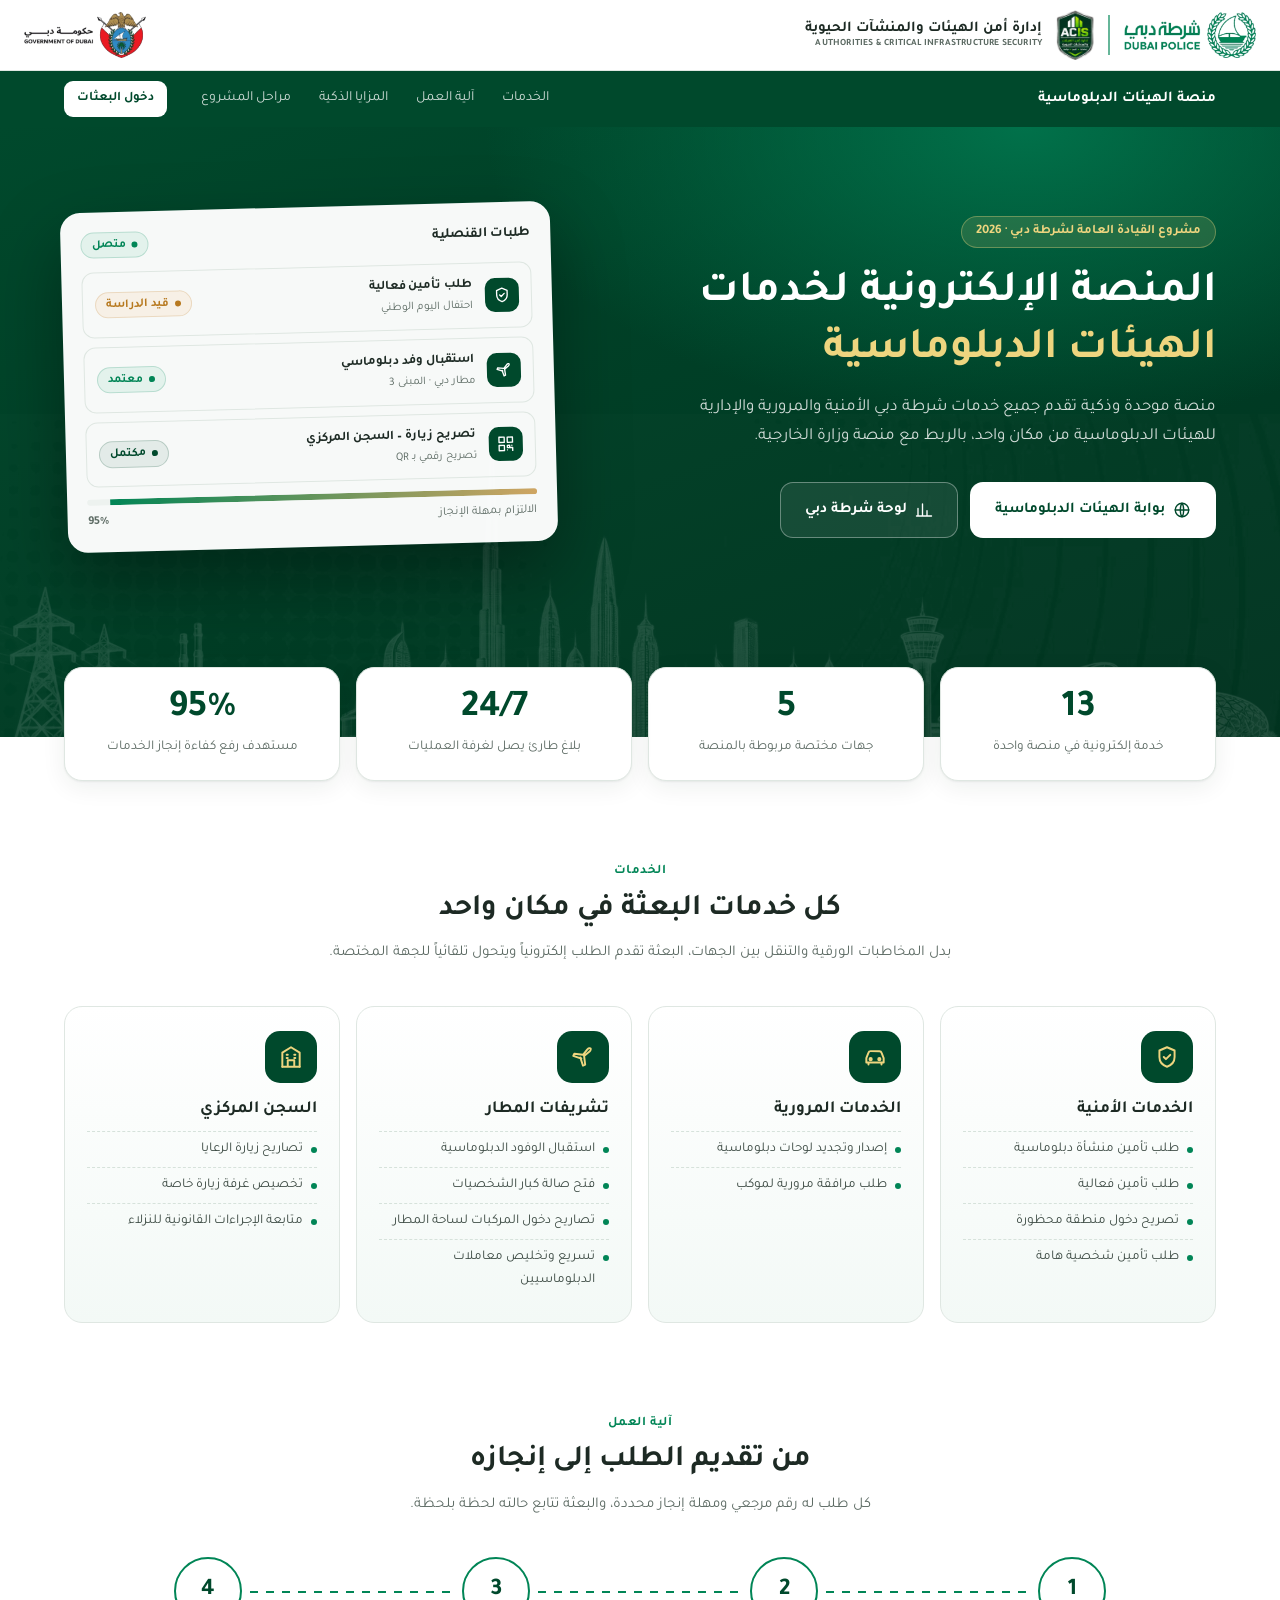
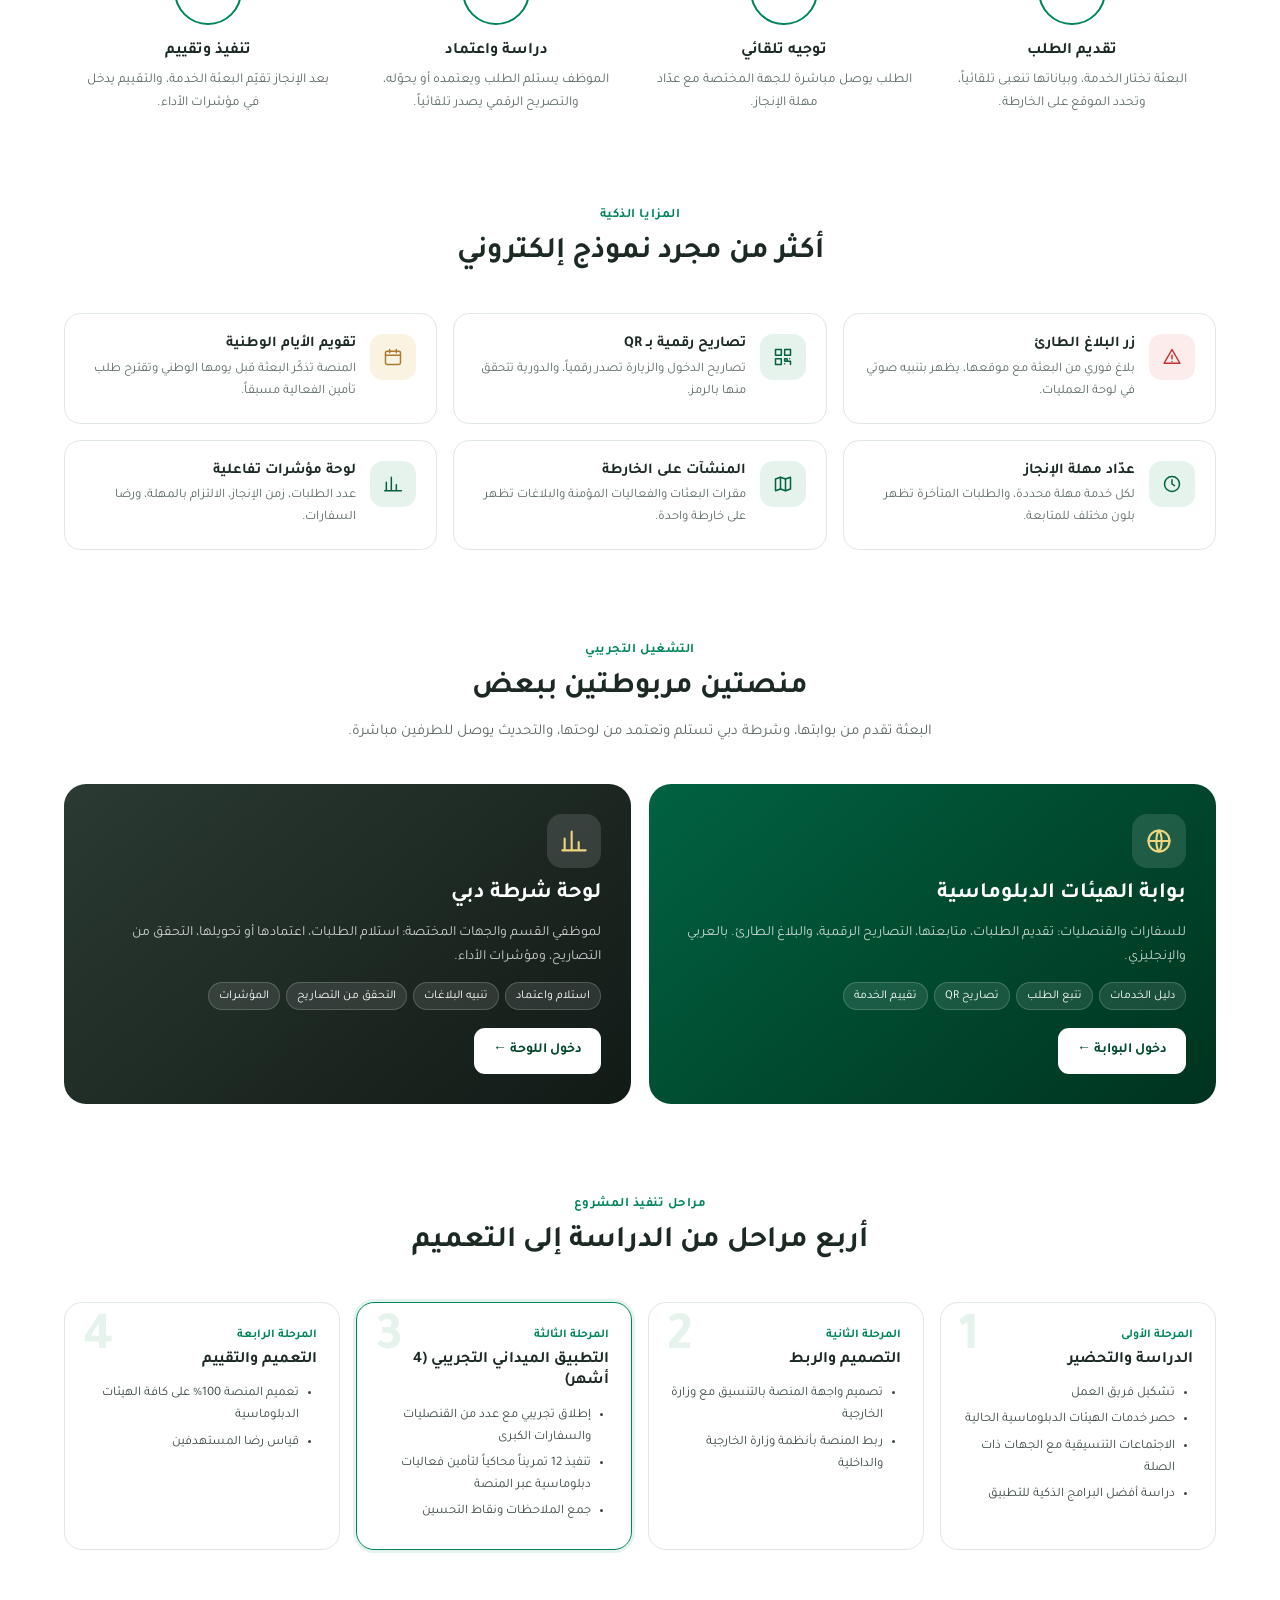
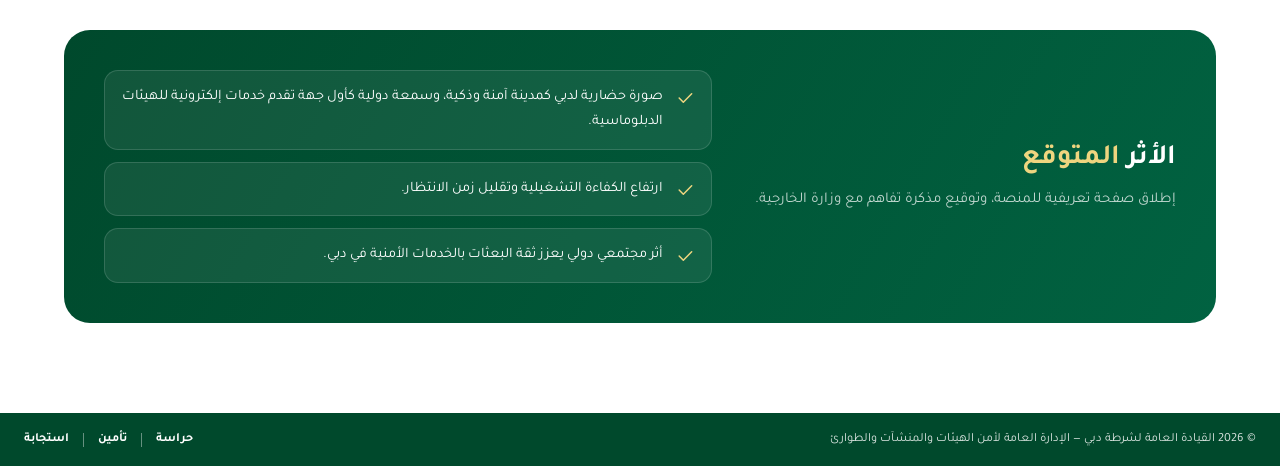
==== index.html @ 0a2b6f28 "Initial pilot: landing page, embassy portal, police dashboard (Firebase) Co-Authored-By: Claude Opus" ====
<!doctype html>
<html lang="ar" dir="rtl">
<head>
<meta charset="utf-8">
<meta name="viewport" content="width=device-width, initial-scale=1">
<title>المنصة الإلكترونية لخدمات الهيئات الدبلوماسية | شرطة دبي</title>
<meta name="description" content="منصة موحدة وذكية لتقديم خدمات شرطة دبي الأمنية والمرورية والإدارية للهيئات الدبلوماسية.">
<link rel="icon" href="assets/img/favicon.png">
<link rel="preconnect" href="https://fonts.googleapis.com">
<link href="https://fonts.googleapis.com/css2?family=Tajawal:wght@400;700&display=swap" rel="stylesheet">
<link rel="stylesheet" href="assets/css/style.css">
<style>
  body { background: #fff; }
  .wrap { max-width: 1200px; margin: 0 auto; padding: 0 24px; }
  .topnav { background: var(--g800); color: #fff; position: sticky; top: 0; z-index: 40; }
  .topnav .wrap { display: flex; align-items: center; gap: 22px; height: 56px; }
  .topnav b { font-size: 15px; }
  .topnav nav { display: flex; gap: 4px; margin-inline-start: auto; }
  .topnav nav a { color: rgba(255,255,255,.8); text-decoration: none; padding: 6px 12px; border-radius: 9px; font-size: 14px; }
  .topnav nav a:hover { background: rgba(255,255,255,.1); color: #fff; }

  .hero { position: relative; background: radial-gradient(900px 500px at 80% 0%, #01714a 0%, transparent 60%), linear-gradient(160deg, var(--g800), var(--g900)); color: #fff; overflow: hidden; }
  .hero .sky { position: absolute; inset-inline: 0; bottom: 0; width: 100%; opacity: .32; pointer-events: none; }
  .hero .wrap { position: relative; padding-block: 80px 190px; display: grid; grid-template-columns: 1.25fr 1fr; gap: 50px; align-items: center; }
  .eyebrow { display: inline-flex; gap: 8px; align-items: center; background: rgba(238,213,127,.14); color: var(--gold-l); border: 1px solid rgba(238,213,127,.35); padding: 4px 14px; border-radius: 99px; font-size: 13px; font-weight: 700; }
  .hero h1 { font-size: 44px; line-height: 1.3; margin: 18px 0 14px; }
  .hero h1 span { color: var(--gold-l); }
  .hero p.lead { font-size: 17px; color: rgba(255,255,255,.82); margin: 0 0 30px; max-width: 560px; }
  .cta { display: flex; gap: 12px; flex-wrap: wrap; }
  .cta .btn { padding: 14px 24px; font-size: 15px; border-radius: 13px; }
  .btn-w { background: #fff; color: var(--g800); }
  .btn-w:hover { background: var(--g50); }
  .btn-ghost { background: rgba(255,255,255,.08); color: #fff; border-color: rgba(255,255,255,.35); }
  .btn-ghost:hover { background: rgba(255,255,255,.16); }

  /* بطاقة توضيحية في البطل */
  .mock { background: rgba(255,255,255,.97); color: var(--ink); border-radius: 20px; box-shadow: 0 30px 70px rgba(0,0,0,.35); padding: 20px; transform: rotate(-1.5deg); }
  .mock .mh { display: flex; justify-content: space-between; align-items: center; margin-bottom: 14px; }
  .mock .mh b { font-size: 14px; }
  .mock .row { display: flex; align-items: center; gap: 12px; padding: 11px 12px; border: 1px solid var(--line); border-radius: 12px; margin-bottom: 9px; font-size: 13px; }
  .mock .row .i { width: 34px; height: 34px; border-radius: 10px; background: var(--g800); color: #fff; display: grid; place-items: center; flex: none; }
  .mock .row .i .ic { width: 18px; height: 18px; }
  .mock .row div { flex: 1; }
  .mock .row small { display: block; color: var(--muted); font-size: 11.5px; }
  .mock .bar { height: 6px; border-radius: 9px; background: #edf2ef; margin-top: 12px; overflow: hidden; }
  .mock .bar i { display: block; height: 100%; width: 95%; background: linear-gradient(90deg, var(--g600), var(--gold)); }
  .mock .foot2 { display: flex; justify-content: space-between; font-size: 12px; color: var(--muted); margin-top: 6px; }

  .facts { margin-top: -70px; position: relative; z-index: 2; }
  .facts .grid { display: grid; grid-template-columns: repeat(4, 1fr); gap: 16px; }
  .fact { background: #fff; border: 1px solid var(--line); border-radius: 18px; box-shadow: var(--shadow); padding: 22px; text-align: center; }
  .fact .v { font-family: var(--num); font-size: 38px; font-weight: 700; color: var(--g800); line-height: 1.1; }
  .fact .l { color: var(--muted); font-size: 13.5px; margin-top: 4px; }

  section.blk { padding: 80px 0 10px; }
  .blk-h { text-align: center; max-width: 680px; margin: 0 auto 40px; }
  .blk-h .k { color: var(--g600); font-weight: 700; font-size: 13px; letter-spacing: .04em; }
  .blk-h h2 { font-size: 30px; margin: 6px 0 10px; }
  .blk-h p { color: var(--muted); margin: 0; }

  .svc-cats { display: grid; grid-template-columns: repeat(4, 1fr); gap: 16px; }
  .sc { border: 1px solid var(--line); border-radius: 18px; padding: 24px 22px; background: linear-gradient(180deg, #fff, var(--g50)); }
  .sc .i { width: 52px; height: 52px; border-radius: 15px; background: var(--g800); color: var(--gold-l); display: grid; place-items: center; margin-bottom: 16px; }
  .sc .i .ic { width: 26px; height: 26px; }
  .sc h3 { font-size: 17px; margin-bottom: 10px; }
  .sc ul { margin: 0; padding: 0; list-style: none; font-size: 13.5px; color: #3c4a43; }
  .sc li { padding: 6px 0; border-top: 1px dashed #d6e2db; display: flex; gap: 8px; }
  .sc li::before { content: ""; width: 6px; height: 6px; border-radius: 50%; background: var(--g600); margin-top: 9px; flex: none; }

  .how { display: grid; grid-template-columns: repeat(4, 1fr); gap: 0; position: relative; }
  .how::before { content: ""; position: absolute; top: 34px; inset-inline: 12%; height: 2px; background: repeating-linear-gradient(90deg, var(--g600) 0 8px, transparent 8px 16px); }
  .hs { text-align: center; padding: 0 14px; position: relative; }
  .hs .n { width: 68px; height: 68px; border-radius: 50%; background: #fff; border: 2px solid var(--g600); display: grid; place-items: center; margin: 0 auto 16px; font-family: var(--num); font-weight: 700; font-size: 24px; color: var(--g800); box-shadow: 0 0 0 8px #fff; }
  .hs h4 { font-size: 16px; margin-bottom: 6px; }
  .hs p { margin: 0; color: var(--muted); font-size: 13.5px; }

  .feat { display: grid; grid-template-columns: repeat(3, 1fr); gap: 16px; }
  .ft { display: flex; gap: 14px; padding: 20px; border-radius: 16px; border: 1px solid var(--line); }
  .ft .i { width: 46px; height: 46px; border-radius: 13px; background: var(--g100); color: var(--g700); display: grid; place-items: center; flex: none; }
  .ft h4 { font-size: 15px; margin-bottom: 4px; }
  .ft p { margin: 0; font-size: 13px; color: var(--muted); }
  .ft.red .i { background: var(--red-l); color: var(--red); }
  .ft.gold .i { background: #fbf3e2; color: #a87b2f; }

  .portals { display: grid; grid-template-columns: 1fr 1fr; gap: 18px; }
  .portal { border-radius: 22px; padding: 30px; color: #fff; position: relative; overflow: hidden; display: flex; flex-direction: column; gap: 12px; min-height: 260px; }
  .portal.a { background: linear-gradient(140deg, var(--g700), var(--g900)); }
  .portal.b { background: linear-gradient(140deg, #2b3a33, #121a16); }
  .portal .i { width: 54px; height: 54px; border-radius: 15px; background: rgba(255,255,255,.12); display: grid; place-items: center; }
  .portal .i .ic { width: 28px; height: 28px; color: var(--gold-l); }
  .portal h3 { font-size: 22px; }
  .portal p { margin: 0; color: rgba(255,255,255,.78); font-size: 14px; flex: 1; }
  .portal ul { margin: 0; padding: 0; list-style: none; display: flex; flex-wrap: wrap; gap: 6px; }
  .portal li { font-size: 12px; background: rgba(255,255,255,.1); border: 1px solid rgba(255,255,255,.18); padding: 3px 10px; border-radius: 99px; }
  .portal .btn { align-self: flex-start; margin-top: 6px; }

  .phases { display: grid; grid-template-columns: repeat(4, 1fr); gap: 16px; counter-reset: ph; }
  .ph { border-radius: 18px; border: 1px solid var(--line); padding: 22px; position: relative; background: #fff; }
  .ph::before { counter-increment: ph; content: counter(ph); position: absolute; inset-inline-end: 18px; top: 10px; font-family: var(--num); font-size: 54px; font-weight: 700; color: var(--g100); line-height: 1; }
  .ph .k { font-size: 12px; color: var(--g600); font-weight: 700; }
  .ph h4 { font-size: 16px; margin: 4px 0 12px; position: relative; }
  .ph ul { margin: 0; padding-inline-start: 18px; font-size: 13px; color: #3c4a43; }
  .ph li { margin-bottom: 4px; }
  .ph.cur { border-color: var(--g600); box-shadow: 0 0 0 3px rgba(1,133,86,.1); }

  .impact { margin: 80px 0 0; background: linear-gradient(120deg, var(--g800), var(--g700)); border-radius: 26px; color: #fff; padding: 40px; display: grid; grid-template-columns: 1fr 1.4fr; gap: 30px; align-items: center; position: relative; overflow: hidden; }
  .impact h2 { font-size: 28px; }
  .impact h2 span { color: var(--gold-l); }
  .impact ul { list-style: none; margin: 0; padding: 0; display: grid; gap: 12px; }
  .impact li { display: flex; gap: 12px; align-items: flex-start; background: rgba(255,255,255,.07); border: 1px solid rgba(255,255,255,.14); padding: 14px 16px; border-radius: 14px; font-size: 14.5px; }
  .impact li .ic { color: var(--gold-l); margin-top: 3px; }
  .spacer { height: 80px; }

  @media (max-width: 960px) {
    .hero .wrap { grid-template-columns: 1fr; padding-block: 50px 130px; }
    .hero h1 { font-size: 30px; }
    .mock { display: none; }
    .facts .grid, .svc-cats, .phases { grid-template-columns: repeat(2, 1fr); }
    .how { grid-template-columns: repeat(2, 1fr); row-gap: 30px; }
    .how::before { display: none; }
    .feat, .portals, .impact { grid-template-columns: 1fr; }
    .topnav nav { display: none; }
    .blk-h h2 { font-size: 24px; }
    .impact { padding: 26px; }
  }
  @media (max-width: 520px) {
    .wrap { padding: 0 16px; }
    .facts .grid, .svc-cats, .phases { grid-template-columns: 1fr; }
  }
</style>
</head>
<body>

<header class="brandbar">
  <div class="in">
    <div class="brand-right">
      <img class="dp" src="assets/img/logo-dubai-police.png" alt="شرطة دبي">
      <span class="sep"></span>
      <img class="acis" src="assets/img/logo-acis.png" alt="ACIS">
      <div class="dept"><b>إدارة أمن الهيئات والمنشآت الحيوية</b><small>AUTHORITIES &amp; CRITICAL INFRASTRUCTURE SECURITY</small></div>
    </div>
    <div class="brand-left"><img src="assets/img/logo-gov-dubai.png" alt="حكومة دبي"></div>
  </div>
</header>

<div class="topnav">
  <div class="wrap">
    <b>منصة الهيئات الدبلوماسية</b>
    <nav>
      <a href="#services">الخدمات</a><a href="#how">آلية العمل</a><a href="#features">المزايا الذكية</a><a href="#phases">مراحل المشروع</a>
    </nav>
    <a class="btn btn-sm" style="background:#fff;color:var(--g800)" href="embassy.html">دخول البعثات</a>
  </div>
</div>

<section class="hero">
  <img class="sky" src="assets/img/skyline-white.png" alt="">
  <div class="wrap">
    <div>
      <span class="eyebrow">مشروع القيادة العامة لشرطة دبي · 2026</span>
      <h1>المنصة الإلكترونية لخدمات <span>الهيئات الدبلوماسية</span></h1>
      <p class="lead">منصة موحدة وذكية تقدم جميع خدمات شرطة دبي الأمنية والمرورية والإدارية للهيئات الدبلوماسية من مكان واحد، بالربط مع منصة وزارة الخارجية.</p>
      <div class="cta">
        <a class="btn btn-w" href="embassy.html"><svg class="ic" viewBox="0 0 24 24"><circle cx="12" cy="12" r="9"/><path d="M3 12h18M12 3c3 3.5 3 14.5 0 18M12 3c-3 3.5-3 14.5 0 18"/></svg>بوابة الهيئات الدبلوماسية</a>
        <a class="btn btn-ghost" href="police.html"><svg class="ic" viewBox="0 0 24 24"><path d="M4 20V10M10 20V4M16 20v-7M22 20H2"/></svg>لوحة شرطة دبي</a>
      </div>
    </div>
    <div class="mock" aria-hidden="true">
      <div class="mh"><b>طلبات القنصلية</b><span class="badge" style="--c:#018556">متصل</span></div>
      <div class="row"><span class="i"><svg class="ic" viewBox="0 0 24 24"><path d="M12 3l7 3v6c0 4.5-3 7.6-7 9-4-1.4-7-4.5-7-9V6l7-3z"/><path d="M9 12l2 2 4-4"/></svg></span><div><b>طلب تأمين فعالية</b><small>احتفال اليوم الوطني</small></div><span class="badge" style="--c:#b7791f">قيد الدراسة</span></div>
      <div class="row"><span class="i"><svg class="ic" viewBox="0 0 24 24"><path d="M10.5 13.5L3 11l1-2 8 1 4-5c1-1 2.5-1.5 3-1s0 2-1 3l-5 4 1 8-2 1-2.5-7.5z"/></svg></span><div><b>استقبال وفد دبلوماسي</b><small>مطار دبي · المبنى 3</small></div><span class="badge" style="--c:#018556">معتمد</span></div>
      <div class="row"><span class="i"><svg class="ic" viewBox="0 0 24 24"><rect x="3" y="3" width="7" height="7"/><rect x="14" y="3" width="7" height="7"/><rect x="3" y="14" width="7" height="7"/><path d="M14 14h3v3h-3zM20 14v.01M14 20h.01M17 17h4v4"/></svg></span><div><b>تصريح زيارة – السجن المركزي</b><small>تصريح رقمي بـ QR</small></div><span class="badge" style="--c:#00492c">مكتمل</span></div>
      <div class="bar"><i></i></div>
      <div class="foot2"><span>الالتزام بمهلة الإنجاز</span><b class="num">95%</b></div>
    </div>
  </div>
</section>

<div class="facts"><div class="wrap"><div class="grid">
  <div class="fact"><div class="v">13</div><div class="l">خدمة إلكترونية في منصة واحدة</div></div>
  <div class="fact"><div class="v">5</div><div class="l">جهات مختصة مربوطة بالمنصة</div></div>
  <div class="fact"><div class="v">24/7</div><div class="l">بلاغ طارئ يصل لغرفة العمليات</div></div>
  <div class="fact"><div class="v">95%</div><div class="l">مستهدف رفع كفاءة إنجاز الخدمات</div></div>
</div></div></div>

<section class="blk" id="services"><div class="wrap">
  <div class="blk-h"><div class="k">الخدمات</div><h2>كل خدمات البعثة في مكان واحد</h2><p>بدل المخاطبات الورقية والتنقل بين الجهات، البعثة تقدم الطلب إلكترونياً ويتحول تلقائياً للجهة المختصة.</p></div>
  <div class="svc-cats">
    <div class="sc"><div class="i"><svg class="ic" viewBox="0 0 24 24"><path d="M12 3l7 3v6c0 4.5-3 7.6-7 9-4-1.4-7-4.5-7-9V6l7-3z"/><path d="M9 12l2 2 4-4"/></svg></div><h3>الخدمات الأمنية</h3>
      <ul><li>طلب تأمين منشأة دبلوماسية</li><li>طلب تأمين فعالية</li><li>تصريح دخول منطقة محظورة</li><li>طلب تأمين شخصية هامة</li></ul></div>
    <div class="sc"><div class="i"><svg class="ic" viewBox="0 0 24 24"><path d="M5 17h14M6 17v2M18 17v2M4 13l2-5a2 2 0 0 1 1.9-1.4h8.2A2 2 0 0 1 18 8l2 5v4H4v-4z"/><circle cx="8" cy="14" r="1"/><circle cx="16" cy="14" r="1"/></svg></div><h3>الخدمات المرورية</h3>
      <ul><li>إصدار وتجديد لوحات دبلوماسية</li><li>طلب مرافقة مرورية لموكب</li></ul></div>
    <div class="sc"><div class="i"><svg class="ic" viewBox="0 0 24 24"><path d="M10.5 13.5L3 11l1-2 8 1 4-5c1-1 2.5-1.5 3-1s0 2-1 3l-5 4 1 8-2 1-2.5-7.5z"/></svg></div><h3>تشريفات المطار</h3>
      <ul><li>استقبال الوفود الدبلوماسية</li><li>فتح صالة كبار الشخصيات</li><li>تصاريح دخول المركبات لساحة المطار</li><li>تسريع وتخليص معاملات الدبلوماسيين</li></ul></div>
    <div class="sc"><div class="i"><svg class="ic" viewBox="0 0 24 24"><path d="M4 21V8l8-5 8 5v13"/><path d="M9 21v-6h6v6M4 21h16M8 10h1M15 10h1M8 13h1M15 13h1"/></svg></div><h3>السجن المركزي</h3>
      <ul><li>تصاريح زيارة الرعايا</li><li>تخصيص غرفة زيارة خاصة</li><li>متابعة الإجراءات القانونية للنزلاء</li></ul></div>
  </div>
</div></section>

<section class="blk" id="how"><div class="wrap">
  <div class="blk-h"><div class="k">آلية العمل</div><h2>من تقديم الطلب إلى إنجازه</h2><p>كل طلب له رقم مرجعي ومهلة إنجاز محددة، والبعثة تتابع حالته لحظة بلحظة.</p></div>
  <div class="how">
    <div class="hs"><div class="n">1</div><h4>تقديم الطلب</h4><p>البعثة تختار الخدمة، وبياناتها تنعبى تلقائياً، وتحدد الموقع على الخارطة.</p></div>
    <div class="hs"><div class="n">2</div><h4>توجيه تلقائي</h4><p>الطلب يوصل مباشرة للجهة المختصة مع عدّاد مهلة الإنجاز.</p></div>
    <div class="hs"><div class="n">3</div><h4>دراسة واعتماد</h4><p>الموظف يستلم الطلب ويعتمده أو يحوّله، والتصريح الرقمي يصدر تلقائياً.</p></div>
    <div class="hs"><div class="n">4</div><h4>تنفيذ وتقييم</h4><p>بعد الإنجاز تقيّم البعثة الخدمة، والتقييم يدخل في مؤشرات الأداء.</p></div>
  </div>
</div></section>

<section class="blk" id="features"><div class="wrap">
  <div class="blk-h"><div class="k">المزايا الذكية</div><h2>أكثر من مجرد نموذج إلكتروني</h2></div>
  <div class="feat">
    <div class="ft red"><div class="i"><svg class="ic" viewBox="0 0 24 24"><path d="M12 3l9.5 16.5h-19L12 3z"/><path d="M12 10v4M12 17.5v.01"/></svg></div><div><h4>زر البلاغ الطارئ</h4><p>بلاغ فوري من البعثة مع موقعها، يظهر بتنبيه صوتي في لوحة العمليات.</p></div></div>
    <div class="ft"><div class="i"><svg class="ic" viewBox="0 0 24 24"><rect x="3" y="3" width="7" height="7"/><rect x="14" y="3" width="7" height="7"/><rect x="3" y="14" width="7" height="7"/><path d="M14 14h3v3h-3zM20 14v.01M14 20h.01M17 17h4v4"/></svg></div><div><h4>تصاريح رقمية بـ QR</h4><p>تصاريح الدخول والزيارة تصدر رقمياً، والدورية تتحقق منها بالرمز.</p></div></div>
    <div class="ft gold"><div class="i"><svg class="ic" viewBox="0 0 24 24"><rect x="3" y="5" width="18" height="16" rx="2"/><path d="M3 10h18M8 3v4M16 3v4"/></svg></div><div><h4>تقويم الأيام الوطنية</h4><p>المنصة تذكّر البعثة قبل يومها الوطني وتقترح طلب تأمين الفعالية مسبقاً.</p></div></div>
    <div class="ft"><div class="i"><svg class="ic" viewBox="0 0 24 24"><circle cx="12" cy="12" r="9"/><path d="M12 7v5l3 2"/></svg></div><div><h4>عدّاد مهلة الإنجاز</h4><p>لكل خدمة مهلة محددة، والطلبات المتأخرة تظهر بلون مختلف للمتابعة.</p></div></div>
    <div class="ft"><div class="i"><svg class="ic" viewBox="0 0 24 24"><path d="M9 4L3 6v14l6-2 6 2 6-2V4l-6 2-6-2z"/><path d="M9 4v14M15 6v14"/></svg></div><div><h4>المنشآت على الخارطة</h4><p>مقرات البعثات والفعاليات المؤمنة والبلاغات تظهر على خارطة واحدة.</p></div></div>
    <div class="ft"><div class="i"><svg class="ic" viewBox="0 0 24 24"><path d="M4 20V10M10 20V4M16 20v-7M22 20H2"/></svg></div><div><h4>لوحة مؤشرات تفاعلية</h4><p>عدد الطلبات، زمن الإنجاز، الالتزام بالمهلة، ورضا السفارات.</p></div></div>
  </div>
</div></section>

<section class="blk" id="portals"><div class="wrap">
  <div class="blk-h"><div class="k">التشغيل التجريبي</div><h2>منصتين مربوطتين ببعض</h2><p>البعثة تقدم من بوابتها، وشرطة دبي تستلم وتعتمد من لوحتها، والتحديث يوصل للطرفين مباشرة.</p></div>
  <div class="portals">
    <div class="portal a"><div class="i"><svg class="ic" viewBox="0 0 24 24"><circle cx="12" cy="12" r="9"/><path d="M3 12h18M12 3c3 3.5 3 14.5 0 18M12 3c-3 3.5-3 14.5 0 18"/></svg></div>
      <h3>بوابة الهيئات الدبلوماسية</h3><p>للسفارات والقنصليات: تقديم الطلبات، متابعتها، التصاريح الرقمية، والبلاغ الطارئ. بالعربي والإنجليزي.</p>
      <ul><li>دليل الخدمات</li><li>تتبع الطلب</li><li>تصاريح QR</li><li>تقييم الخدمة</li></ul>
      <a class="btn btn-w" href="embassy.html">دخول البوابة ←</a></div>
    <div class="portal b"><div class="i"><svg class="ic" viewBox="0 0 24 24"><path d="M4 20V10M10 20V4M16 20v-7M22 20H2"/></svg></div>
      <h3>لوحة شرطة دبي</h3><p>لموظفي القسم والجهات المختصة: استلام الطلبات، اعتمادها أو تحويلها، التحقق من التصاريح، ومؤشرات الأداء.</p>
      <ul><li>استلام واعتماد</li><li>تنبيه البلاغات</li><li>التحقق من التصاريح</li><li>المؤشرات</li></ul>
      <a class="btn btn-w" href="police.html">دخول اللوحة ←</a></div>
  </div>
</div></section>

<section class="blk" id="phases"><div class="wrap">
  <div class="blk-h"><div class="k">مراحل تنفيذ المشروع</div><h2>أربع مراحل من الدراسة إلى التعميم</h2></div>
  <div class="phases">
    <div class="ph"><div class="k">المرحلة الأولى</div><h4>الدراسة والتحضير</h4><ul><li>تشكيل فريق العمل</li><li>حصر خدمات الهيئات الدبلوماسية الحالية</li><li>الاجتماعات التنسيقية مع الجهات ذات الصلة</li><li>دراسة أفضل البرامج الذكية للتطبيق</li></ul></div>
    <div class="ph"><div class="k">المرحلة الثانية</div><h4>التصميم والربط</h4><ul><li>تصميم واجهة المنصة بالتنسيق مع وزارة الخارجية</li><li>ربط المنصة بأنظمة وزارة الخارجية والداخلية</li></ul></div>
    <div class="ph cur"><div class="k">المرحلة الثالثة</div><h4>التطبيق الميداني التجريبي (4 أشهر)</h4><ul><li>إطلاق تجريبي مع عدد من القنصليات والسفارات الكبرى</li><li>تنفيذ 12 تمريناً محاكياً لتأمين فعاليات دبلوماسية عبر المنصة</li><li>جمع الملاحظات ونقاط التحسين</li></ul></div>
    <div class="ph"><div class="k">المرحلة الرابعة</div><h4>التعميم والتقييم</h4><ul><li>تعميم المنصة 100% على كافة الهيئات الدبلوماسية</li><li>قياس رضا المستهدفين</li></ul></div>
  </div>

  <div class="impact">
    <div><h2>الأثر <span>المتوقع</span></h2><p style="color:rgba(255,255,255,.75);margin:8px 0 0">إطلاق صفحة تعريفية للمنصة، وتوقيع مذكرة تفاهم مع وزارة الخارجية.</p></div>
    <ul>
      <li><svg class="ic" viewBox="0 0 24 24"><path d="M5 12l5 5L20 7"/></svg>صورة حضارية لدبي كمدينة آمنة وذكية، وسمعة دولية كأول جهة تقدم خدمات إلكترونية للهيئات الدبلوماسية.</li>
      <li><svg class="ic" viewBox="0 0 24 24"><path d="M5 12l5 5L20 7"/></svg>ارتفاع الكفاءة التشغيلية وتقليل زمن الانتظار.</li>
      <li><svg class="ic" viewBox="0 0 24 24"><path d="M5 12l5 5L20 7"/></svg>أثر مجتمعي دولي يعزز ثقة البعثات بالخدمات الأمنية في دبي.</li>
    </ul>
  </div>
  <div class="spacer"></div>
</div></section>

<footer class="foot">
  <div class="in">
    <div>© 2026 القيادة العامة لشرطة دبي — الإدارة العامة لأمن الهيئات والمنشآت والطوارئ</div>
    <div class="motto">حراسة <i></i> تأمين <i></i> استجابة</div>
  </div>
</footer>
</body>
</html>
---- assets/css/style.css ----
/* ============================================================
   الهوية المؤسسية — شرطة دبي
   الخطوط: 29LT Bukra Bold للعناوين / 29LT Bukra Regular للتفاصيل / Dubai للأرقام
   ============================================================ */
@font-face { font-family: "Bukra"; font-weight: 400; src: local("29LT Bukra Regular"), local("29LT Bukra"), local("29LTBukra-Regular"), local("29LTBukra"); }
@font-face { font-family: "Bukra"; font-weight: 700; src: local("29LT Bukra Bold"), local("29LTBukra-Bold"); }
@font-face { font-family: "DubaiF"; font-weight: 400; src: local("Dubai"), local("Dubai Regular"), local("Dubai-Regular"); }
@font-face { font-family: "DubaiF"; font-weight: 700; src: local("Dubai Bold"), local("Dubai-Bold"), local("Dubai"); }

:root {
  --g900: #00331f;
  --g800: #00492c;
  --g700: #016241;
  --g600: #018556;
  --g100: #e6f3ec;
  --g50:  #f3f9f6;
  --gold: #cfa562;
  --gold-l: #eed57f;
  --ink: #1d2a24;
  --muted: #5d6b64;
  --line: #dfe7e2;
  --bg: #f5f7f6;
  --card: #ffffff;
  --red: #c53030;
  --red-l: #fdecec;
  --shadow: 0 1px 2px rgba(0,40,24,.06), 0 6px 24px rgba(0,40,24,.07);
  --r: 14px;
  --font: "Bukra", "Tajawal", "Segoe UI", Tahoma, sans-serif;
  --num: "DubaiF", "Bukra", "Tajawal", sans-serif;
}
* { box-sizing: border-box; }
[hidden] { display: none !important; }
html, body { margin: 0; }
body { font-family: var(--font); color: var(--ink); background: var(--bg); line-height: 1.7; font-size: 15px; -webkit-font-smoothing: antialiased; }
h1, h2, h3, h4, b, strong, .bold { font-weight: 700; }
h1, h2, h3, h4 { margin: 0; line-height: 1.35; }
a { color: var(--g600); }
button, input, select, textarea { font-family: inherit; font-size: inherit; color: inherit; }
.ic { width: 20px; height: 20px; fill: none; stroke: currentColor; stroke-width: 1.8; stroke-linecap: round; stroke-linejoin: round; flex: none; }
.num { font-family: var(--num); }

/* ---------- الترويسة المؤسسية (ثابتة دائماً من اليمين لليسار) ---------- */
.brandbar { background: #fff; border-bottom: 1px solid var(--line); direction: rtl; }
.brandbar .in { max-width: 1280px; margin: 0 auto; padding: 10px 24px; display: flex; align-items: center; justify-content: space-between; gap: 16px; }
.brand-right { display: flex; align-items: center; gap: 14px; min-width: 0; }
.brand-right .dp { height: 46px; }
.brand-right .sep { width: 1.5px; height: 40px; background: var(--g600); opacity: .6; }
.brand-right .acis { height: 50px; }
.brand-right .dept { line-height: 1.25; }
.brand-right .dept b { display: block; font-size: 15px; color: var(--ink); }
.brand-right .dept small { display: block; font-size: 9.5px; letter-spacing: .02em; color: var(--muted); font-weight: 700; }
.brand-left img { height: 46px; display: block; }

/* ---------- شريط المنصة ---------- */
.appbar { background: linear-gradient(90deg, var(--g800), var(--g700)); color: #fff; position: sticky; top: 0; z-index: 50; box-shadow: 0 2px 10px rgba(0,0,0,.12); }
.appbar .in { max-width: 1280px; margin: 0 auto; padding: 0 24px; height: 58px; display: flex; align-items: center; gap: 18px; }
.appbar .title { font-weight: 700; font-size: 16px; white-space: nowrap; display: flex; align-items: center; gap: 10px; }
.appbar .title .tag { font-size: 11px; background: rgba(255,255,255,.14); border: 1px solid rgba(255,255,255,.25); padding: 1px 10px; border-radius: 99px; font-weight: 400; }
.appbar nav { display: flex; gap: 4px; margin-inline-start: auto; }
.appbar nav button, .appbar .act { background: none; border: 0; color: rgba(255,255,255,.82); padding: 8px 14px; border-radius: 10px; cursor: pointer; display: flex; align-items: center; gap: 8px; white-space: nowrap; }
.appbar nav button:hover, .appbar .act:hover { background: rgba(255,255,255,.1); color: #fff; }
.appbar nav button.on { background: #fff; color: var(--g800); font-weight: 700; }
.appbar .who { font-size: 12.5px; opacity: .9; display: flex; align-items: center; gap: 8px; white-space: nowrap; }

.mode-banner { background: #fff8e6; color: #7a5a12; border-bottom: 1px solid #f1e0b0; font-size: 12.5px; padding: 7px 24px; display: flex; gap: 8px; align-items: center; justify-content: center; text-align: center; }
.mode-banner .ic { width: 16px; height: 16px; }
.mode-banner.live { background: var(--g100); color: var(--g800); border-color: #cfe5d8; }

main { max-width: 1280px; margin: 0 auto; padding: 26px 24px 60px; }

/* ---------- عناصر عامة ---------- */
.card { background: var(--card); border: 1px solid var(--line); border-radius: var(--r); box-shadow: var(--shadow); }
.pad { padding: 20px 22px; }
.sec-h { display: flex; align-items: center; justify-content: space-between; gap: 12px; margin: 30px 0 14px; }
.sec-h h2 { font-size: 18px; display: flex; align-items: center; gap: 10px; }
.sec-h h2::before { content: ""; width: 5px; height: 20px; border-radius: 3px; background: var(--g600); }
.muted { color: var(--muted); }
.btn { display: inline-flex; align-items: center; justify-content: center; gap: 8px; border: 1px solid transparent; border-radius: 11px; padding: 10px 18px; cursor: pointer; font-weight: 700; font-size: 14px; transition: .15s; text-decoration: none; white-space: nowrap; }
.btn .ic { width: 18px; height: 18px; }
.btn-p { background: var(--g600); color: #fff; }
.btn-p:hover { background: var(--g700); }
.btn-o { background: #fff; color: var(--g700); border-color: #bcd6c8; }
.btn-o:hover { background: var(--g50); }
.btn-r { background: var(--red); color: #fff; }
.btn-r:hover { background: #a82727; }
.btn-gold { background: linear-gradient(135deg, var(--gold), #b98d47); color: #fff; }
.btn-sm { padding: 6px 12px; font-size: 13px; border-radius: 9px; }
.btn[disabled] { opacity: .5; pointer-events: none; }
.badge { --c: #666; display: inline-flex; align-items: center; gap: 6px; font-size: 12px; font-weight: 700; padding: 2px 10px; border-radius: 99px; color: var(--c); background: color-mix(in srgb, var(--c) 11%, #fff); border: 1px solid color-mix(in srgb, var(--c) 28%, #fff); white-space: nowrap; }
.badge::before { content: ""; width: 6px; height: 6px; border-radius: 50%; background: var(--c); }
.chip { display: inline-flex; align-items: center; gap: 6px; font-size: 12px; padding: 2px 10px; border-radius: 99px; background: var(--g50); color: var(--g700); border: 1px solid var(--line); white-space: nowrap; }
.chip.red { background: var(--red-l); color: var(--red); border-color: #f5c6c6; }
.empty { text-align: center; padding: 40px 20px; color: var(--muted); }

/* ---------- نماذج ---------- */
.field { display: flex; flex-direction: column; gap: 6px; }
.field label { font-size: 13px; font-weight: 700; color: var(--ink); }
.field label .rq { color: var(--red); }
.inp, .field input, .field select, .field textarea { width: 100%; border: 1px solid #cfdad4; background: #fff; border-radius: 10px; padding: 10px 12px; outline: none; transition: .15s; }
.field textarea { min-height: 86px; resize: vertical; }
.inp:focus, .field input:focus, .field select:focus, .field textarea:focus { border-color: var(--g600); box-shadow: 0 0 0 3px rgba(1,133,86,.13); }
.grid2 { display: grid; grid-template-columns: 1fr 1fr; gap: 14px 16px; }
.grid2 .full { grid-column: 1 / -1; }

/* ---------- نافذة منبثقة / درج ---------- */
.overlay { position: fixed; inset: 0; background: rgba(0,30,18,.45); backdrop-filter: blur(2px); z-index: 100; display: none; }
.overlay.open { display: block; }
.modal { position: fixed; inset: 50% auto auto 50%; transform: translate(-50%, -50%); width: min(760px, calc(100vw - 32px)); max-height: calc(100vh - 40px); overflow: auto; background: #fff; border-radius: 18px; box-shadow: 0 30px 80px rgba(0,0,0,.25); z-index: 101; display: none; }
.modal.open { display: block; }
.modal-h { position: sticky; top: 0; background: #fff; z-index: 2; display: flex; align-items: center; justify-content: space-between; padding: 16px 22px; border-bottom: 1px solid var(--line); }
.modal-h h3 { font-size: 17px; display: flex; gap: 10px; align-items: center; }
.modal-b { padding: 20px 22px; }
.modal-f { position: sticky; bottom: 0; background: #fff; padding: 14px 22px; border-top: 1px solid var(--line); display: flex; gap: 10px; justify-content: flex-end; }
.x-btn { background: var(--g50); border: 0; width: 34px; height: 34px; border-radius: 10px; cursor: pointer; display: grid; place-items: center; }

/* ---------- خط زمني ---------- */
.steps { display: flex; gap: 0; margin: 6px 0 4px; }
.step { flex: 1; text-align: center; position: relative; font-size: 11.5px; color: var(--muted); }
.step .dot { width: 26px; height: 26px; border-radius: 50%; margin: 0 auto 6px; display: grid; place-items: center; background: #fff; border: 2px solid #cfdad4; position: relative; z-index: 1; color: #fff; }
.step .dot .ic { width: 14px; height: 14px; stroke-width: 2.6; }
.step::before { content: ""; position: absolute; top: 13px; inset-inline-start: 50%; width: 100%; height: 2px; background: #dbe4df; }
.step:last-child::before { display: none; }
.step.done .dot { background: var(--g600); border-color: var(--g600); }
.step.done::before { background: var(--g600); }
.step.cur .dot { border-color: var(--g600); box-shadow: 0 0 0 5px rgba(1,133,86,.15); }
.step.cur { color: var(--g800); font-weight: 700; }
.step.rej .dot { background: var(--red); border-color: var(--red); }

.hist { list-style: none; margin: 0; padding: 0; }
.hist li { position: relative; padding: 0 22px 14px 0; border-inline-start: 2px solid var(--line); margin-inline-start: 6px; }
[dir=rtl] .hist li { padding: 0 22px 14px 0; }
[dir=ltr] .hist li { padding: 0 0 14px 22px; }
.hist li::before { content: ""; position: absolute; inset-inline-start: -7px; top: 6px; width: 12px; height: 12px; border-radius: 50%; background: var(--c, var(--g600)); border: 2px solid #fff; box-shadow: 0 0 0 1px var(--line); }
.hist li:last-child { border-color: transparent; }
.hist .t { font-size: 12px; color: var(--muted); }

/* ---------- جداول ---------- */
.tbl { width: 100%; border-collapse: collapse; font-size: 13.5px; }
.tbl th { text-align: start; font-size: 12px; color: var(--muted); font-weight: 700; padding: 10px 12px; background: var(--g50); border-bottom: 1px solid var(--line); white-space: nowrap; }
.tbl td { padding: 11px 12px; border-bottom: 1px solid #edf1ef; vertical-align: middle; }
.tbl tr.row { cursor: pointer; transition: background .12s; }
.tbl tr.row:hover { background: var(--g50); }
.tbl tr.urgent { background: #fff5f5; }
.tbl tr.urgent:hover { background: #ffecec; }
.kv { display: grid; grid-template-columns: 170px 1fr; gap: 8px 14px; font-size: 14px; }
.kv dt { color: var(--muted); font-size: 13px; }
.kv dd { margin: 0; white-space: pre-line; font-weight: 700; }

/* ---------- إشعارات ---------- */
#toasts { position: fixed; bottom: 22px; left: 50%; transform: translateX(-50%); z-index: 300; display: flex; flex-direction: column; gap: 8px; align-items: center; }
.toast { background: var(--g800); color: #fff; padding: 11px 20px; border-radius: 12px; box-shadow: 0 10px 30px rgba(0,0,0,.2); font-size: 14px; transition: .4s; max-width: 90vw; }
.toast.err { background: var(--red); }
.toast.warn { background: #b7791f; }
.toast.out { opacity: 0; transform: translateY(10px); }

/* ---------- تذييل ---------- */
.foot { background: var(--g800); color: rgba(255,255,255,.85); font-size: 12.5px; direction: rtl; }
.foot .in { max-width: 1280px; margin: 0 auto; padding: 16px 24px; display: flex; justify-content: space-between; align-items: center; gap: 16px; flex-wrap: wrap; }
.foot .motto { display: flex; gap: 14px; align-items: center; font-weight: 700; color: #fff; }
.foot .motto i { width: 1px; height: 14px; background: rgba(255,255,255,.4); }

/* ---------- تسجيل الدخول ---------- */
.login-wrap { min-height: calc(100vh - 140px); display: grid; place-items: center; padding: 30px 16px; background:
  radial-gradient(1200px 500px at 85% -10%, rgba(1,133,86,.10), transparent 60%),
  radial-gradient(900px 400px at 0% 110%, rgba(207,165,98,.12), transparent 60%); }
.login { width: min(440px, 100%); padding: 30px 30px 26px; }
.login h1 { font-size: 21px; margin-bottom: 4px; }
.login .sub { color: var(--muted); font-size: 13.5px; margin-bottom: 22px; }
.login .field { margin-bottom: 14px; }
.login .hint { font-size: 12px; color: var(--muted); background: var(--g50); border: 1px dashed #c6dccf; border-radius: 10px; padding: 10px 12px; margin-top: 14px; }

/* ---------- خارطة ---------- */
.mapbox { height: 280px; border-radius: 12px; border: 1px solid var(--line); overflow: hidden; background: #e9efec; }
.mapbox.tall { height: 420px; }
.map-note { font-size: 12px; color: var(--muted); margin-top: 6px; }

@media (max-width: 900px) {
  .brandbar .in { padding: 8px 14px; }
  .brand-right .dept, .brand-right .sep { display: none; }
  .brand-right .dp, .brand-left img { height: 36px; }
  .brand-right .acis { height: 40px; }
  .appbar .in { padding: 0 14px; gap: 8px; height: auto; min-height: 54px; flex-wrap: wrap; padding-block: 8px; }
  .appbar nav { order: 3; width: 100%; overflow-x: auto; margin: 0; }
  .appbar .title .tag { display: none; }
  main { padding: 18px 14px 50px; }
  .grid2 { grid-template-columns: 1fr; }
  .kv { grid-template-columns: 1fr; gap: 2px; }
  .kv dd { margin-bottom: 8px; }
}
@media print {
  .no-print, .appbar, .mode-banner, .foot, #toasts { display: none !important; }
  body { background: #fff; }
}
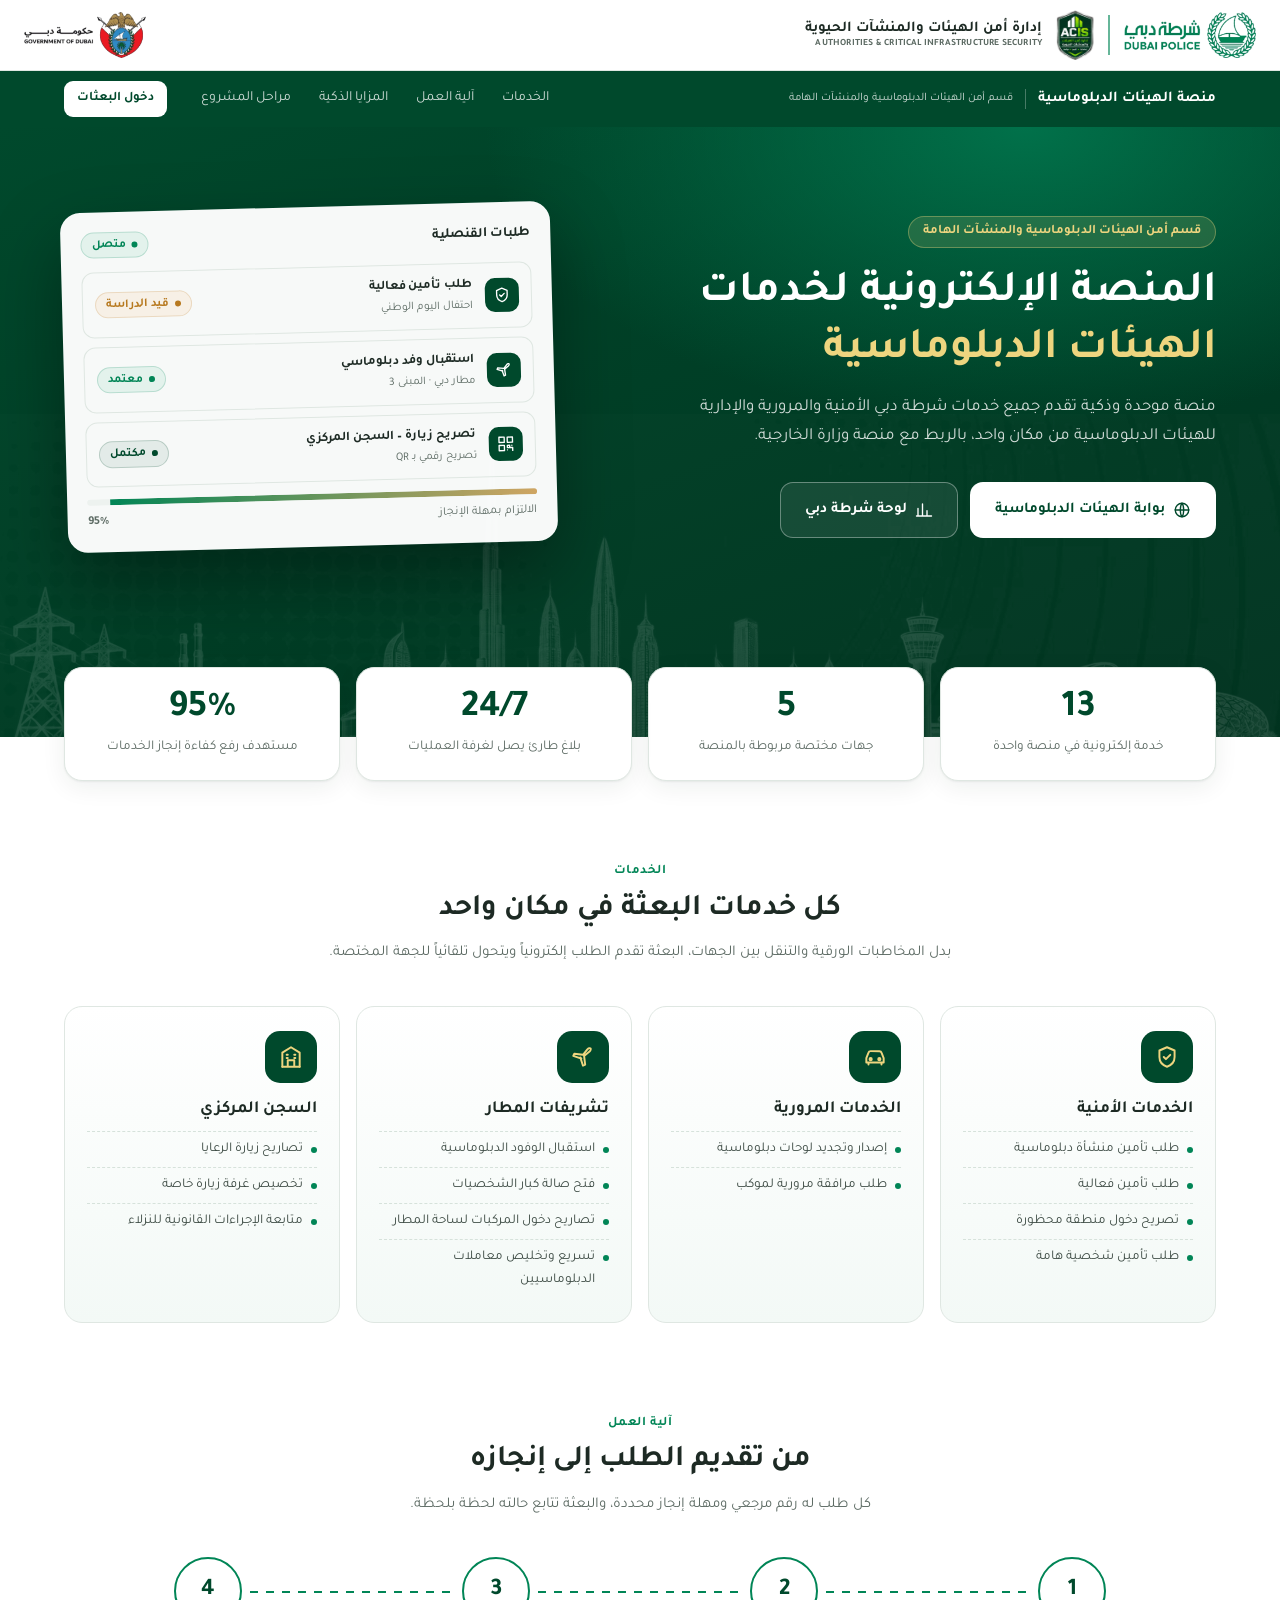
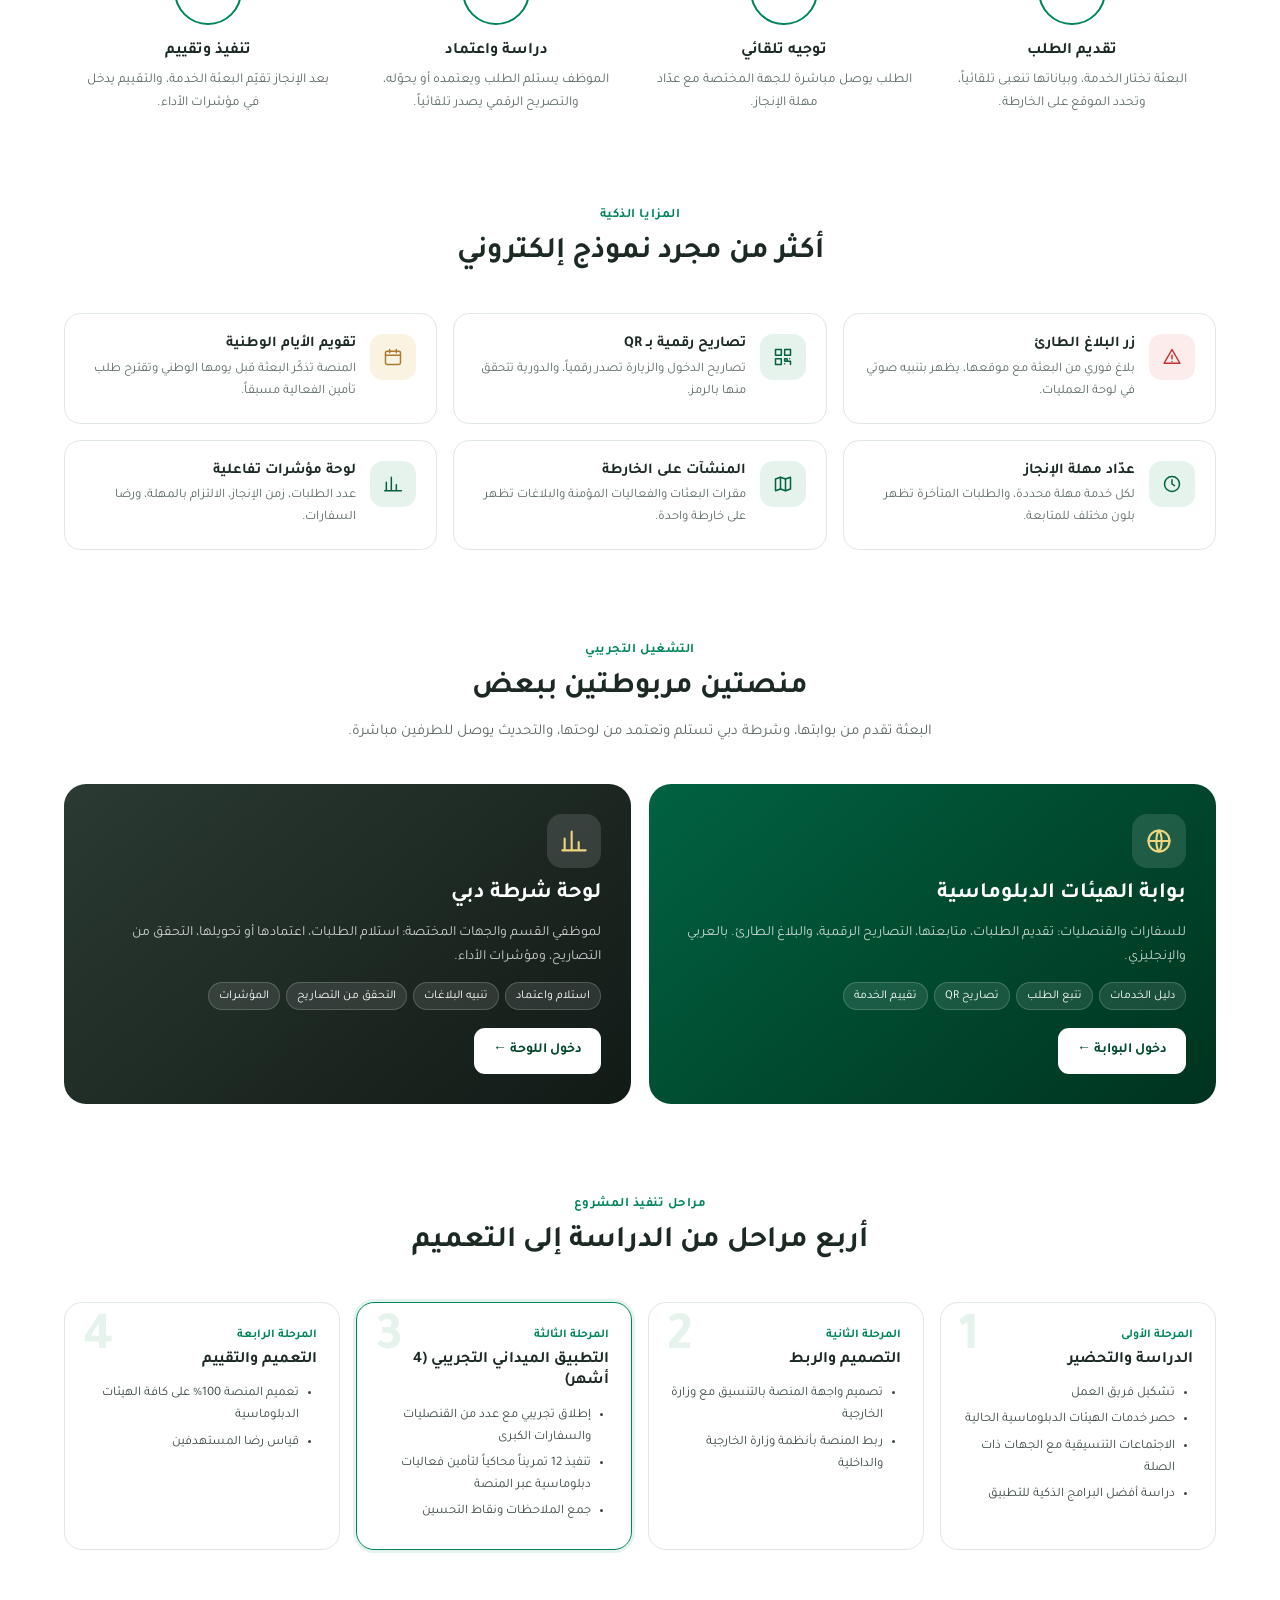
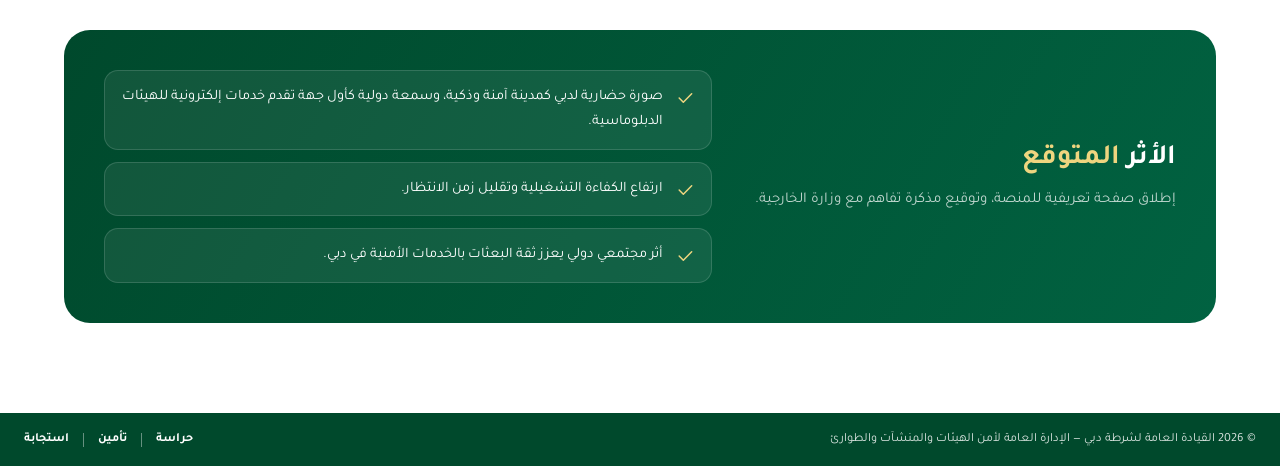
==== commit d34a2856: "Show exact section name on all pages; show department name on mobile header Co-Authored-By: Claude O" ====
--- a/index.html
+++ b/index.html
@@ -15,6 +15,7 @@
   .topnav { background: var(--g800); color: #fff; position: sticky; top: 0; z-index: 40; }
   .topnav .wrap { display: flex; align-items: center; gap: 22px; height: 56px; }
   .topnav b { font-size: 15px; }
+  .topnav .sec-tag { font-size: 11.5px; opacity: .8; margin-inline-start: -10px; border-inline-start: 1px solid rgba(255,255,255,.35); padding-inline-start: 12px; }
   .topnav nav { display: flex; gap: 4px; margin-inline-start: auto; }
   .topnav nav a { color: rgba(255,255,255,.8); text-decoration: none; padding: 6px 12px; border-radius: 9px; font-size: 14px; }
   .topnav nav a:hover { background: rgba(255,255,255,.1); color: #fff; }
@@ -119,7 +120,7 @@
     .how { grid-template-columns: repeat(2, 1fr); row-gap: 30px; }
     .how::before { display: none; }
     .feat, .portals, .impact { grid-template-columns: 1fr; }
-    .topnav nav { display: none; }
+    .topnav nav, .topnav .sec-tag { display: none; }
     .blk-h h2 { font-size: 24px; }
     .impact { padding: 26px; }
   }
@@ -145,7 +146,7 @@
 
 <div class="topnav">
   <div class="wrap">
-    <b>منصة الهيئات الدبلوماسية</b>
+    <b>منصة الهيئات الدبلوماسية</b><span class="sec-tag">قسم أمن الهيئات الدبلوماسية والمنشآت الهامة</span>
     <nav>
       <a href="#services">الخدمات</a><a href="#how">آلية العمل</a><a href="#features">المزايا الذكية</a><a href="#phases">مراحل المشروع</a>
     </nav>
@@ -157,7 +158,7 @@
   <img class="sky" src="assets/img/skyline-white.png" alt="">
   <div class="wrap">
     <div>
-      <span class="eyebrow">مشروع القيادة العامة لشرطة دبي · 2026</span>
+      <span class="eyebrow">قسم أمن الهيئات الدبلوماسية والمنشآت الهامة</span>
       <h1>المنصة الإلكترونية لخدمات <span>الهيئات الدبلوماسية</span></h1>
       <p class="lead">منصة موحدة وذكية تقدم جميع خدمات شرطة دبي الأمنية والمرورية والإدارية للهيئات الدبلوماسية من مكان واحد، بالربط مع منصة وزارة الخارجية.</p>
       <div class="cta">
--- a/assets/css/style.css
+++ b/assets/css/style.css
@@ -175,13 +175,21 @@
 .map-note { font-size: 12px; color: var(--muted); margin-top: 6px; }
 
 @media (max-width: 900px) {
-  .brandbar .in { padding: 8px 14px; }
-  .brand-right .dept, .brand-right .sep { display: none; }
-  .brand-right .dp, .brand-left img { height: 36px; }
-  .brand-right .acis { height: 40px; }
+  /* الترويسة في الجوال: الشعارات في سطر، ومسمى الإدارة تحتها */
+  .brandbar .in { padding: 8px 14px 6px; flex-wrap: wrap; row-gap: 4px; gap: 10px; }
+  .brand-right { display: contents; }
+  .brand-right .dp { order: 1; height: 38px; }
+  .brand-right .sep { order: 2; height: 32px; }
+  .brand-right .acis { order: 3; height: 44px; }
+  .brand-left { order: 4; margin-inline-start: auto; }
+  .brand-left img { height: 38px; }
+  .brand-right .dept { order: 5; flex-basis: 100%; text-align: center; border-top: 1px solid var(--line); padding-top: 5px; }
+  .brand-right .dept b { font-size: 13px; }
+  .brand-right .dept small { font-size: 8.5px; }
   .appbar .in { padding: 0 14px; gap: 8px; height: auto; min-height: 54px; flex-wrap: wrap; padding-block: 8px; }
   .appbar nav { order: 3; width: 100%; overflow-x: auto; margin: 0; }
-  .appbar .title .tag { display: none; }
+  .appbar .title { flex-direction: column; align-items: flex-start; gap: 3px; white-space: normal; }
+  .appbar .title .tag { font-size: 11px; padding: 0 9px; }
   main { padding: 18px 14px 50px; }
   .grid2 { grid-template-columns: 1fr; }
   .kv { grid-template-columns: 1fr; gap: 2px; }
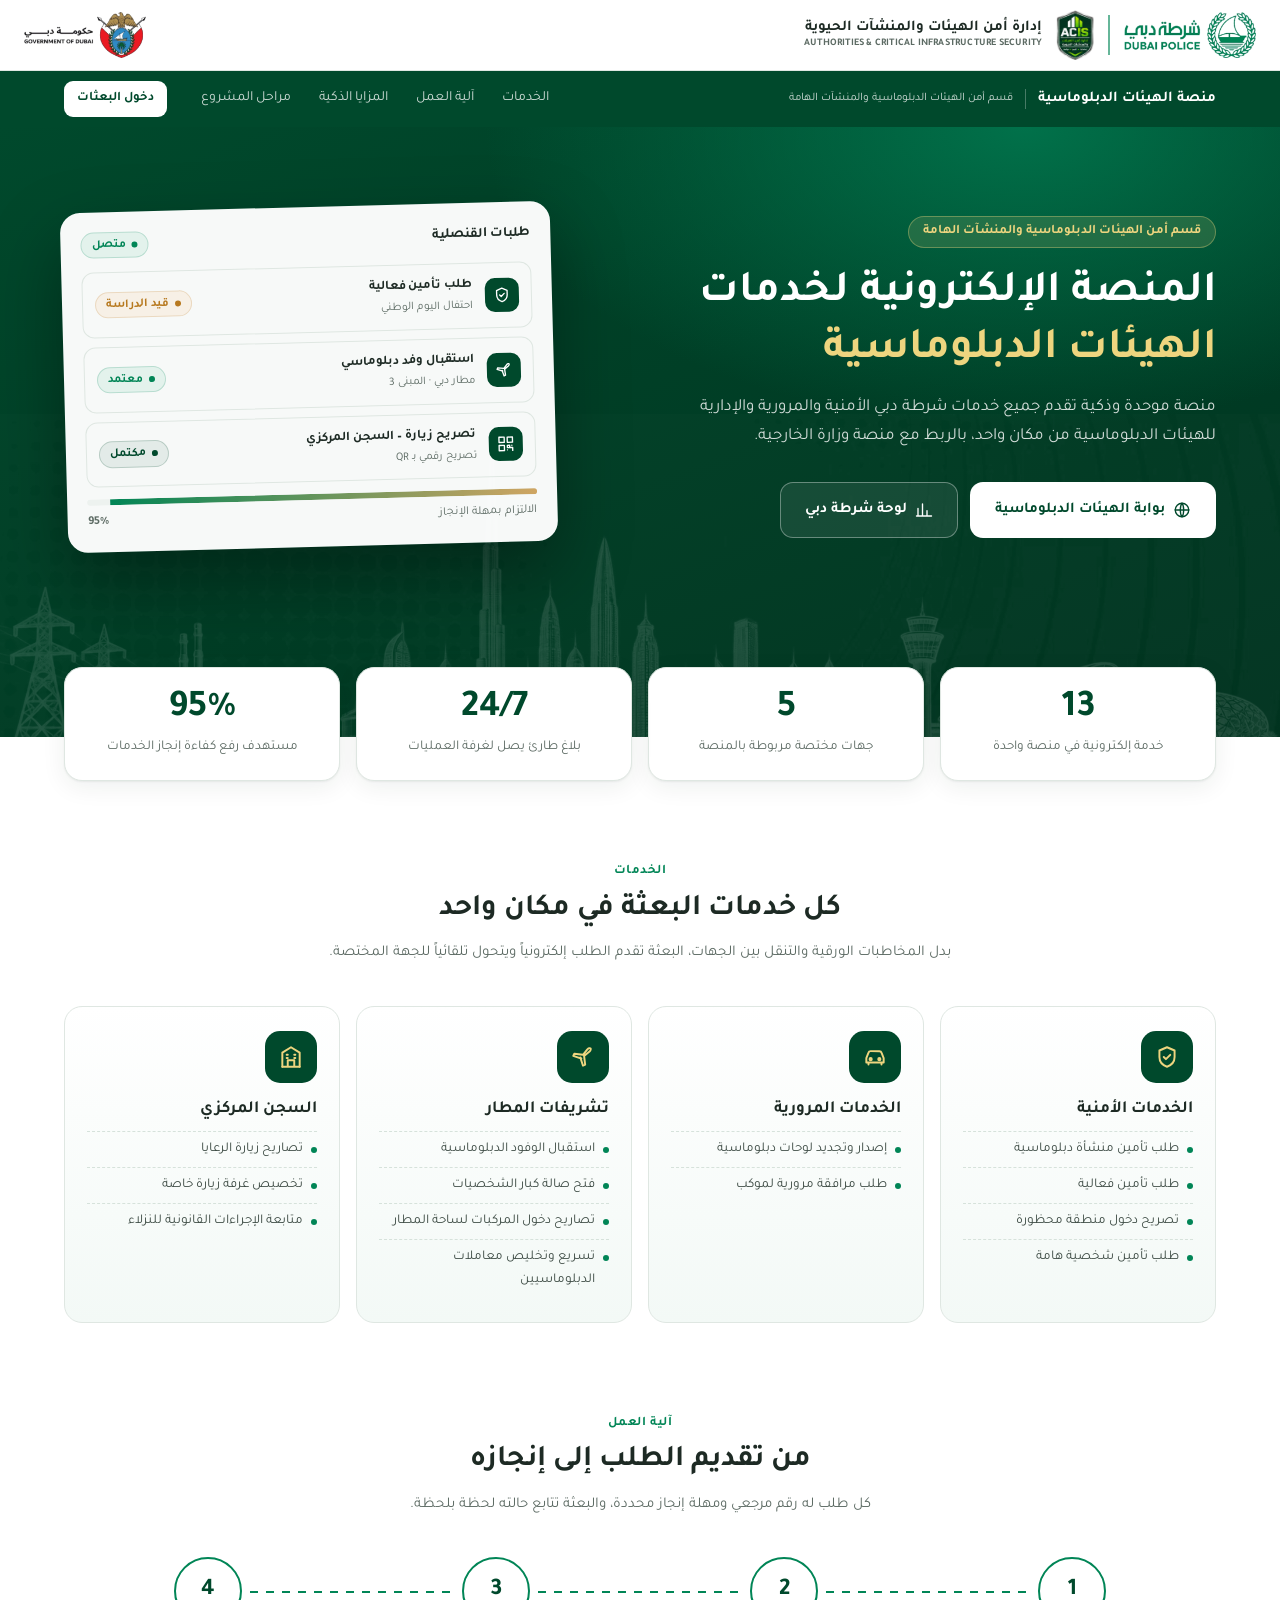
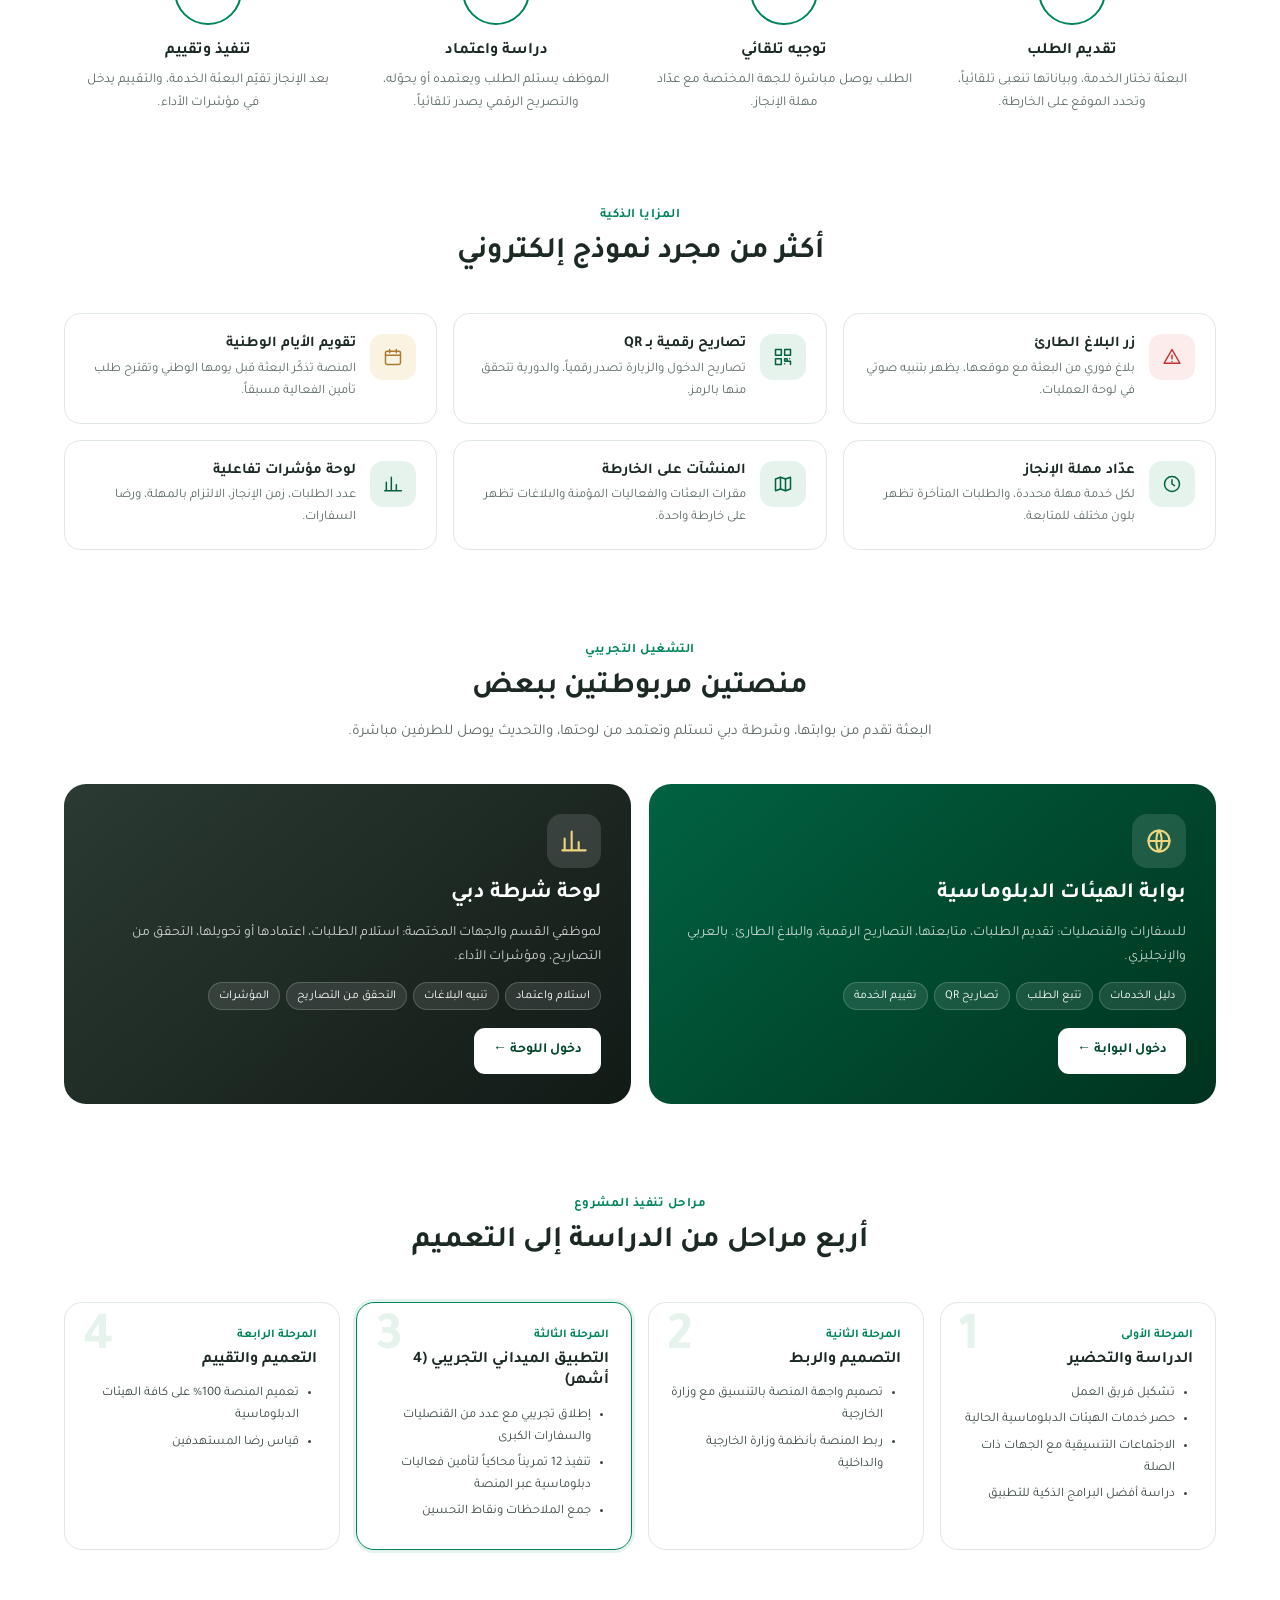
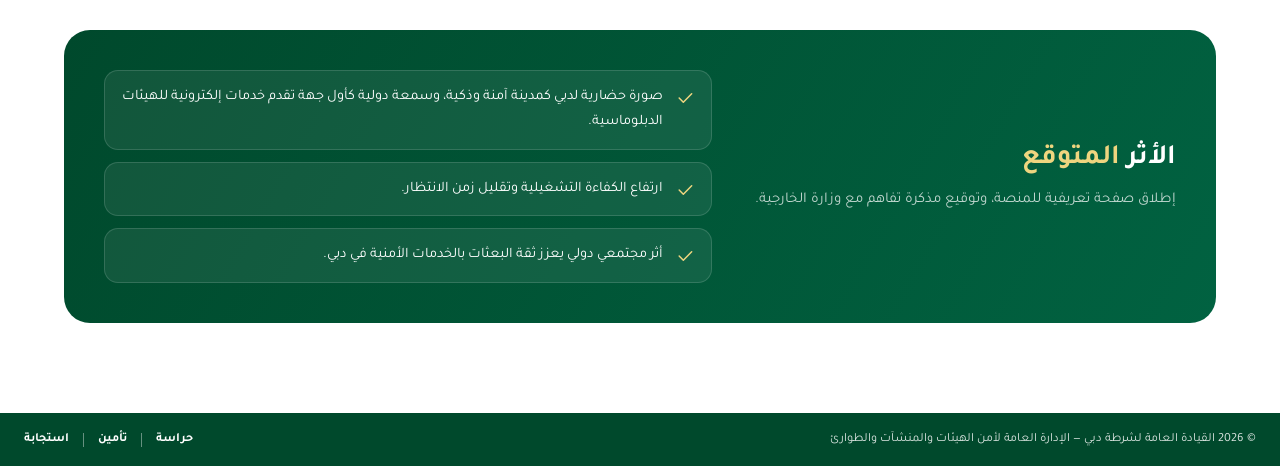
==== commit 1d247ba6: "Department name: English line auto-sized to match Arabic line width Co-Authored-By: Claude Opus 5.5 " ====
--- a/index.html
+++ b/index.html
@@ -2,7 +2,7 @@
 <html lang="ar" dir="rtl">
 <head>
 <meta charset="utf-8">
-<meta name="viewport" content="width=device-width, initial-scale=1">
+<meta name="viewport" content="width=device-width, initial-scale=1, viewport-fit=cover">
 <title>المنصة الإلكترونية لخدمات الهيئات الدبلوماسية | شرطة دبي</title>
 <meta name="description" content="منصة موحدة وذكية لتقديم خدمات شرطة دبي الأمنية والمرورية والإدارية للهيئات الدبلوماسية.">
 <link rel="icon" href="assets/img/favicon.png">
@@ -260,5 +260,6 @@
     <div class="motto">حراسة <i></i> تأمين <i></i> استجابة</div>
   </div>
 </footer>
+<script src="assets/js/brand-fit.js"></script>
 </body>
 </html>
--- a/assets/css/style.css
+++ b/assets/css/style.css
@@ -47,6 +47,7 @@
 .brand-right .sep { width: 1.5px; height: 40px; background: var(--g600); opacity: .6; }
 .brand-right .acis { height: 50px; }
 .brand-right .dept { line-height: 1.25; }
+.brand-right .dept b, .brand-right .dept small { width: max-content; white-space: nowrap; }
 .brand-right .dept b { display: block; font-size: 15px; color: var(--ink); }
 .brand-right .dept small { display: block; font-size: 9.5px; letter-spacing: .02em; color: var(--muted); font-weight: 700; }
 .brand-left img { height: 46px; display: block; }
@@ -60,6 +61,8 @@
 .appbar nav button, .appbar .act { background: none; border: 0; color: rgba(255,255,255,.82); padding: 8px 14px; border-radius: 10px; cursor: pointer; display: flex; align-items: center; gap: 8px; white-space: nowrap; }
 .appbar nav button:hover, .appbar .act:hover { background: rgba(255,255,255,.1); color: #fff; }
 .appbar nav button.on { background: #fff; color: var(--g800); font-weight: 700; }
+.lang-sel select { background: transparent; border: 0; color: inherit; font: inherit; cursor: pointer; outline: none; padding: 0; }
+.lang-sel select option { color: #1d2a24; }
 .appbar .who { font-size: 12.5px; opacity: .9; display: flex; align-items: center; gap: 8px; white-space: nowrap; }
 
 .mode-banner { background: #fff8e6; color: #7a5a12; border-bottom: 1px solid #f1e0b0; font-size: 12.5px; padding: 7px 24px; display: flex; gap: 8px; align-items: center; justify-content: center; text-align: center; }
@@ -175,17 +178,16 @@
 .map-note { font-size: 12px; color: var(--muted); margin-top: 6px; }
 
 @media (max-width: 900px) {
-  /* الترويسة في الجوال: الشعارات في سطر، ومسمى الإدارة تحتها */
-  .brandbar .in { padding: 8px 14px 6px; flex-wrap: wrap; row-gap: 4px; gap: 10px; }
-  .brand-right { display: contents; }
-  .brand-right .dp { order: 1; height: 38px; }
-  .brand-right .sep { order: 2; height: 32px; }
-  .brand-right .acis { order: 3; height: 44px; }
-  .brand-left { order: 4; margin-inline-start: auto; }
-  .brand-left img { height: 38px; }
-  .brand-right .dept { order: 5; flex-basis: 100%; text-align: center; border-top: 1px solid var(--line); padding-top: 5px; }
-  .brand-right .dept b { font-size: 13px; }
-  .brand-right .dept small { font-size: 8.5px; }
+  /* الترويسة في الجوال: الشعارات واسم الإدارة في سطر واحد (عربي فوق وإنجليزي تحت) */
+  .brandbar .in { padding: 8px 10px; gap: 6px; }
+  .brand-right { gap: 6px; min-width: 0; }
+  .brand-right .dp { height: 23px; }
+  .brand-right .sep { height: 24px; width: 1px; }
+  .brand-right .acis { height: 29px; }
+  .brand-left img { height: 22px; }
+  .brand-right .dept { white-space: nowrap; line-height: 1.3; }
+  .brand-right .dept b { font-size: clamp(9px, 2.65vw, 13px); }
+  .brand-right .dept small { font-size: clamp(5.2px, 1.56vw, 7.6px); letter-spacing: 0; }
   .appbar .in { padding: 0 14px; gap: 8px; height: auto; min-height: 54px; flex-wrap: wrap; padding-block: 8px; }
   .appbar nav { order: 3; width: 100%; overflow-x: auto; margin: 0; }
   .appbar .title { flex-direction: column; align-items: flex-start; gap: 3px; white-space: normal; }
@@ -199,3 +201,9 @@
   .no-print, .appbar, .mode-banner, .foot, #toasts { display: none !important; }
   body { background: #fff; }
 }
+
+/* تطبيق الشاشة الرئيسية في الآيفون: مسافة بيضا فوق الترويسة عشان ما يغطيها تأثير الضبابية أعلى الشاشة */
+html { background: #fff; }
+@media (display-mode: standalone) {
+  .brandbar { padding-top: 14px; }
+}
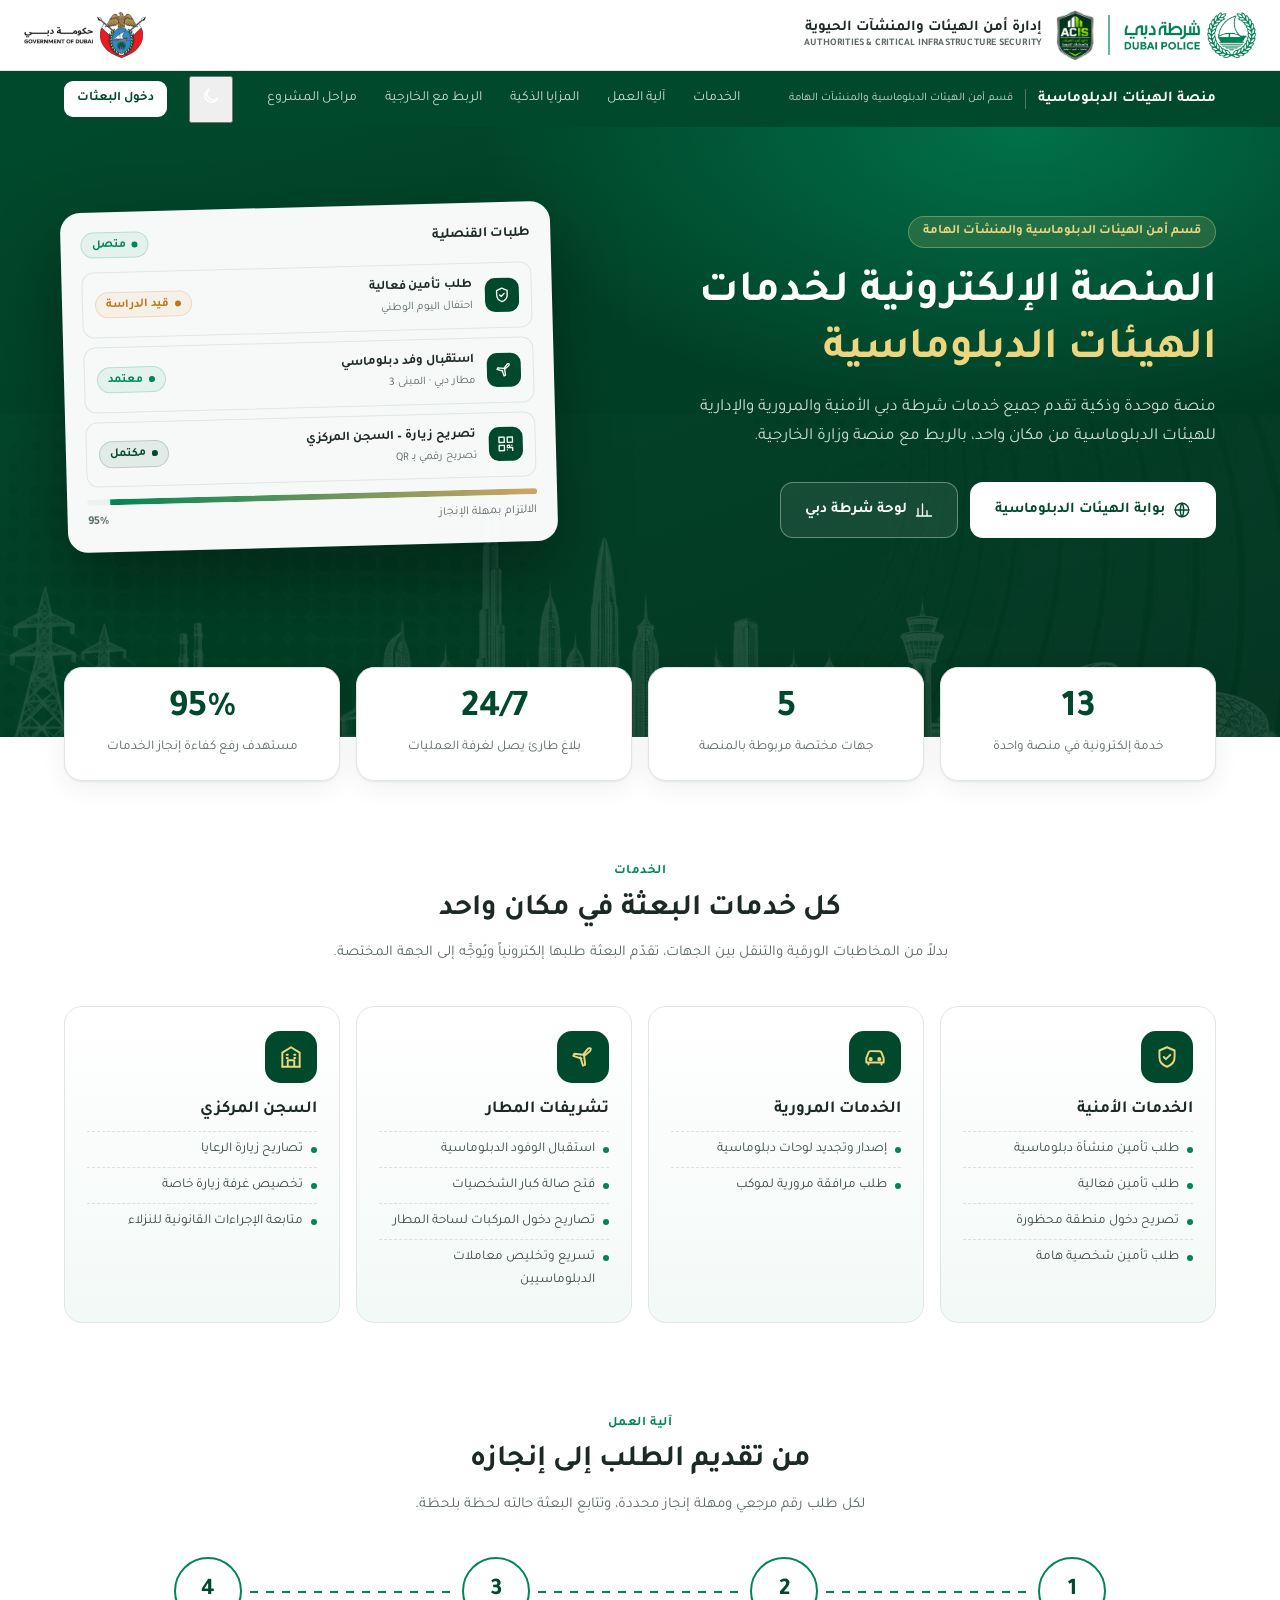
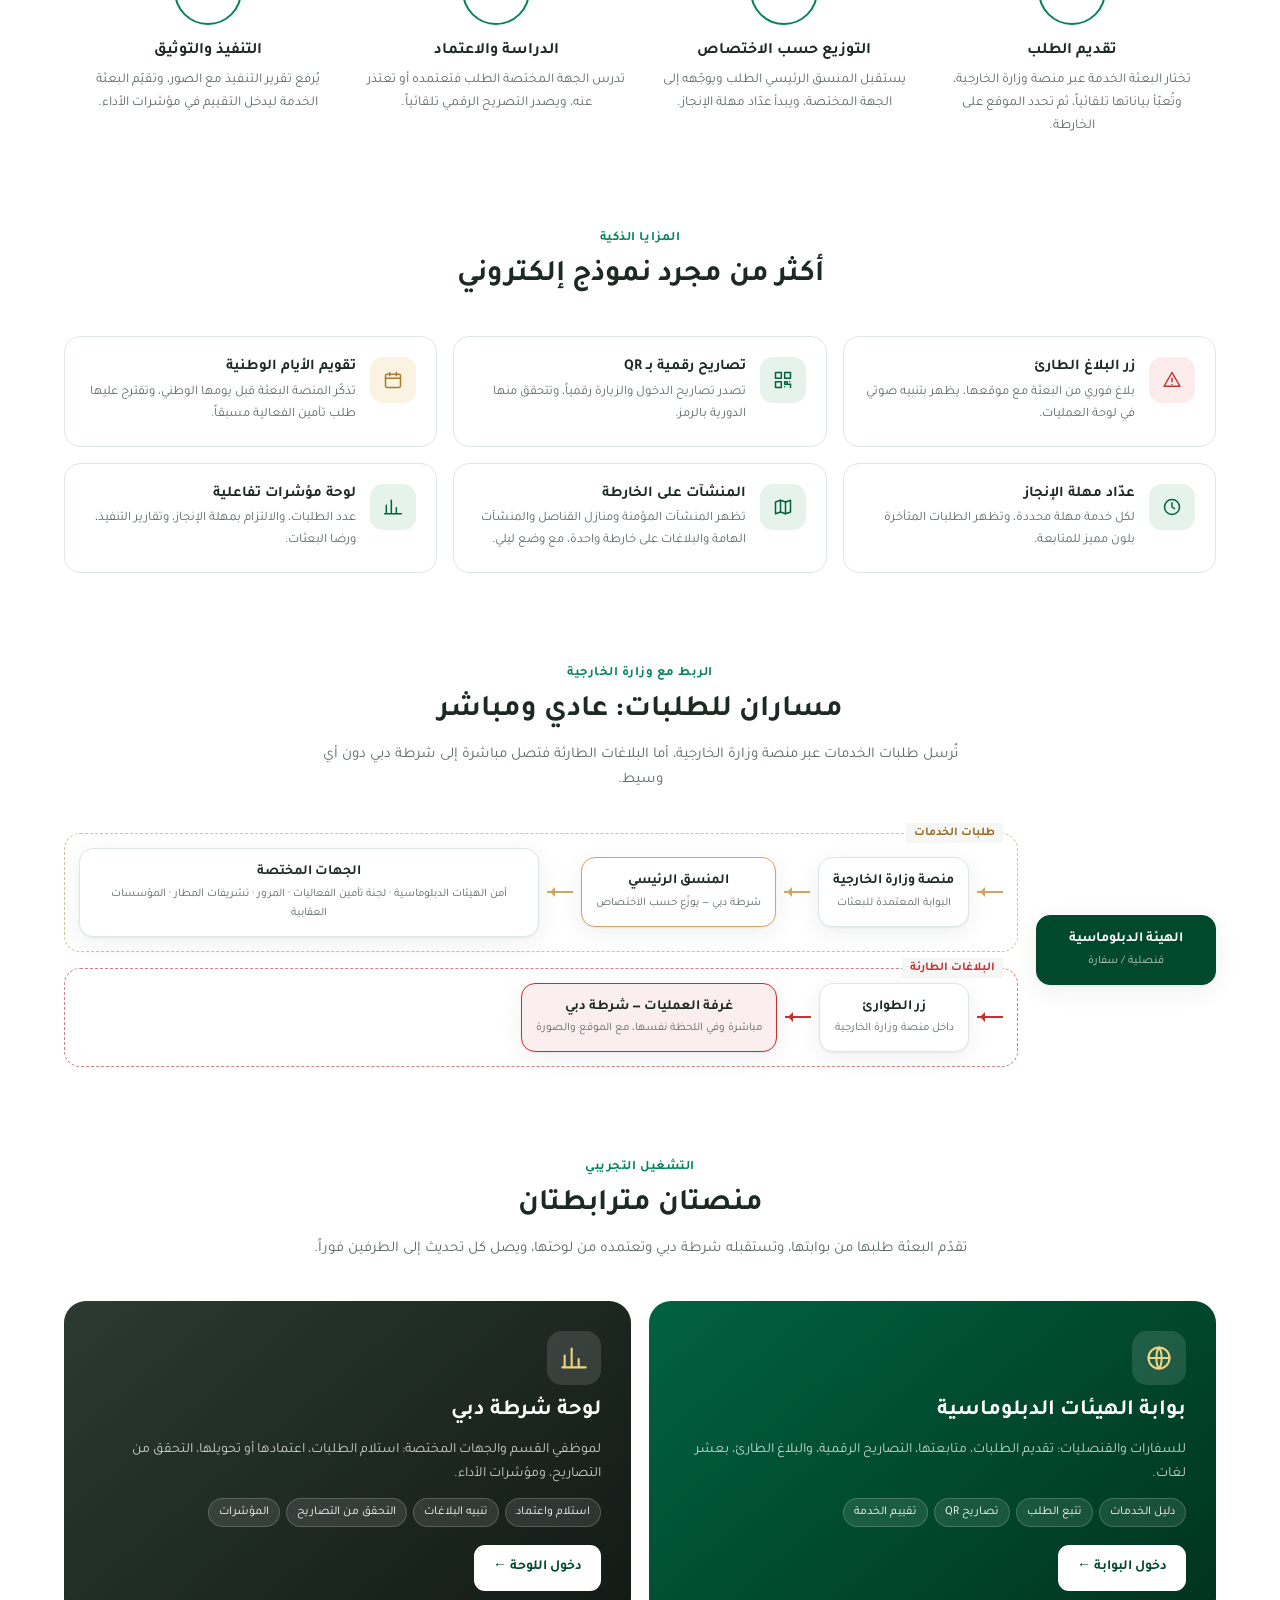
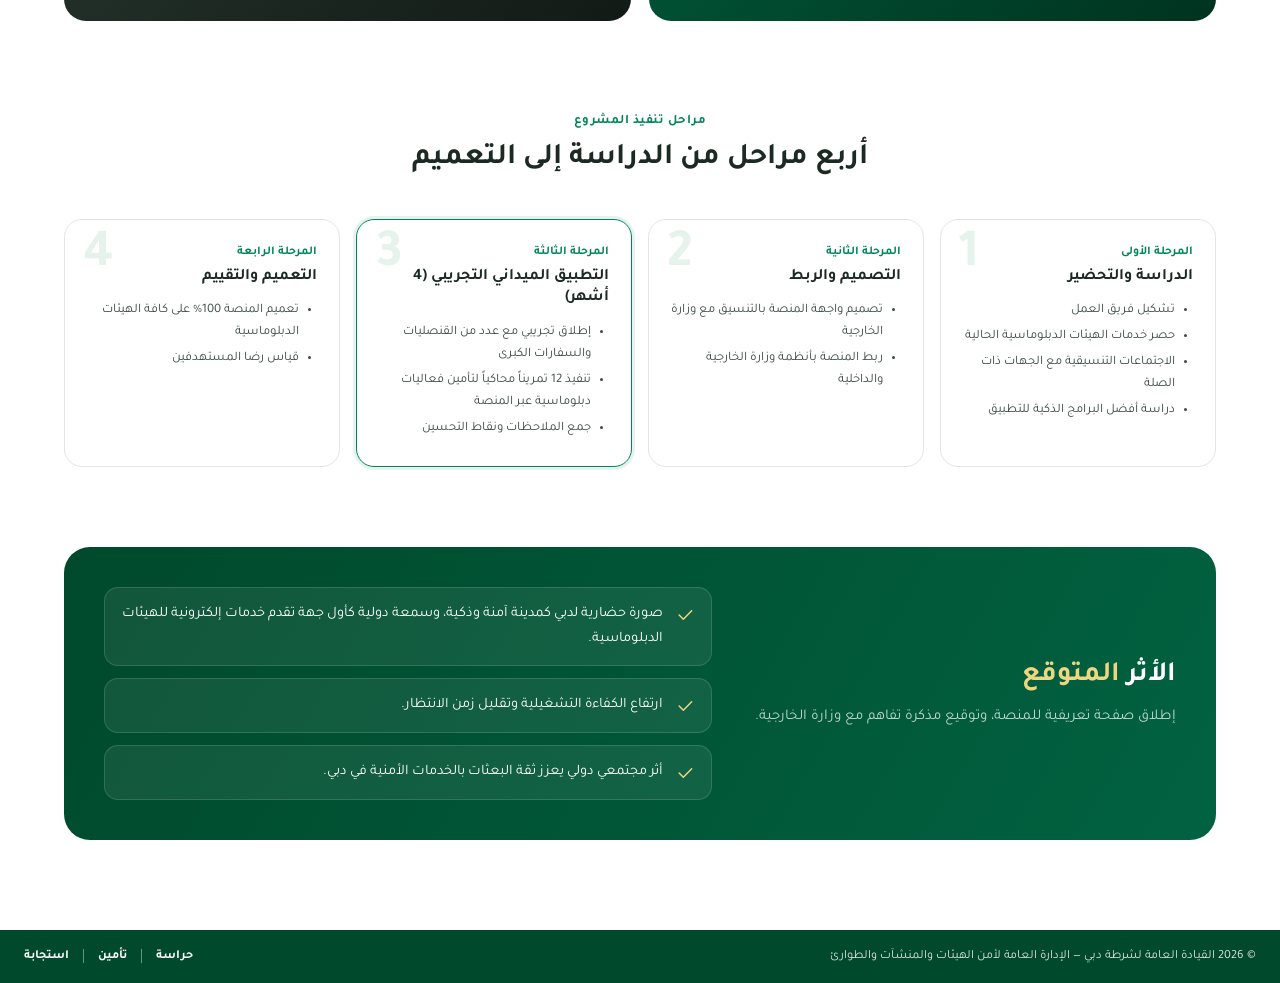
==== commit 517546f9: "MOFA routing via main coordinator, emergency map/location/photo, execution reports with printable PD" ====
--- a/index.html
+++ b/index.html
@@ -2,6 +2,7 @@
 <html lang="ar" dir="rtl">
 <head>
 <meta charset="utf-8">
+<script>try{if(localStorage.getItem("dip-theme")==="dark")document.documentElement.dataset.theme="dark"}catch(e){}</script>
 <meta name="viewport" content="width=device-width, initial-scale=1, viewport-fit=cover">
 <title>المنصة الإلكترونية لخدمات الهيئات الدبلوماسية | شرطة دبي</title>
 <meta name="description" content="منصة موحدة وذكية لتقديم خدمات شرطة دبي الأمنية والمرورية والإدارية للهيئات الدبلوماسية.">
@@ -112,6 +113,37 @@
   .impact li .ic { color: var(--gold-l); margin-top: 3px; }
   .spacer { height: 80px; }
 
+
+  .flow { display: grid; grid-template-columns: 180px 1fr; gap: 18px; align-items: center; }
+  .flow .node { background: var(--card, #fff); border: 1px solid var(--line); border-radius: 14px; padding: 12px 14px; text-align: center; box-shadow: var(--shadow); min-width: 150px; }
+  .flow .node b { display: block; font-size: 14px; }
+  .flow .node small { display: block; font-size: 11.5px; color: var(--muted); }
+  .flow .node.em { background: var(--g800); color: #fff; border-color: var(--g800); }
+  .flow .node.em small { color: rgba(255,255,255,.75); }
+  .flow .node.gold { border: 1.5px solid var(--gold); }
+  .flow .node.sos { border: 1.5px solid var(--red); background: color-mix(in srgb, var(--red) 8%, var(--card, #fff)); }
+  .flow .node.units { flex: 1; }
+  .flow .lanes { display: grid; gap: 16px; }
+  .flow .lane { display: flex; align-items: center; gap: 8px; padding: 14px; border-radius: 16px; border: 1px dashed color-mix(in srgb, var(--gold) 60%, var(--line)); position: relative; flex-wrap: wrap; }
+  .flow .lane.red { border-color: color-mix(in srgb, var(--red) 55%, var(--line)); }
+  .flow .lane .tag { position: absolute; top: -11px; inset-inline-start: 14px; background: var(--bg, #fff); padding: 0 8px; font-size: 12px; font-weight: 700; color: #9a6b1f; }
+  .flow .lane.red .tag { color: var(--red); }
+  .flow .arrow { width: 26px; height: 2px; background: var(--gold); position: relative; flex: none; }
+  .flow .arrow::after { content: ""; position: absolute; inset-inline-end: -2px; top: -4px; border: 5px solid transparent; border-inline-start-color: var(--gold); }
+  .flow .lane.red .arrow, .flow .lane.red .arrow::after { background: var(--red); }
+  .flow .lane.red .arrow::after { background: none; border-inline-start-color: var(--red); }
+  @media (max-width: 960px) { .flow { grid-template-columns: 1fr; } .flow .lane { flex-direction: column; } .flow .arrow { width: 2px; height: 18px; } .flow .arrow::after { inset-inline-end: -4px; top: auto; bottom: -6px; border-inline-start-color: transparent; border-top-color: var(--gold); } }
+  /* الوضع الداكن للصفحة التعريفية */
+  :root[data-theme="dark"] body { background: var(--bg); }
+  :root[data-theme="dark"] .fact, :root[data-theme="dark"] .ph, :root[data-theme="dark"] .ft { background: var(--card); border-color: var(--line); }
+  :root[data-theme="dark"] .sc { background: linear-gradient(180deg, var(--card), #0b2a1d); border-color: var(--line); }
+  :root[data-theme="dark"] .sc ul { color: var(--ink); }
+  :root[data-theme="dark"] .fact .v { color: var(--gold-l); }
+  :root[data-theme="dark"] .hs .n { background: var(--card); box-shadow: 0 0 0 8px var(--bg); color: var(--gold-l); }
+  :root[data-theme="dark"] .topnav { background: #00331f; border-bottom: 1px solid rgba(207,165,98,.25); }
+  :root[data-theme="dark"] .ph::before { color: #0f3524; }
+  :root[data-theme="dark"] .mock { background: #071f15; color: var(--ink); }
+  :root[data-theme="dark"] .mock .row { border-color: var(--line); }
   @media (max-width: 960px) {
     .hero .wrap { grid-template-columns: 1fr; padding-block: 50px 130px; }
     .hero h1 { font-size: 30px; }
@@ -135,12 +167,12 @@
 <header class="brandbar">
   <div class="in">
     <div class="brand-right">
-      <img class="dp" src="assets/img/logo-dubai-police.png" alt="شرطة دبي">
+      <img class="dp light-only" src="assets/img/logo-dubai-police.png" alt="شرطة دبي"><img class="dp dark-only" src="assets/img/logo-dubai-police-white.png" alt="شرطة دبي">
       <span class="sep"></span>
       <img class="acis" src="assets/img/logo-acis.png" alt="ACIS">
       <div class="dept"><b>إدارة أمن الهيئات والمنشآت الحيوية</b><small>AUTHORITIES &amp; CRITICAL INFRASTRUCTURE SECURITY</small></div>
     </div>
-    <div class="brand-left"><img src="assets/img/logo-gov-dubai.png" alt="حكومة دبي"></div>
+    <div class="brand-left"><img class="light-only" src="assets/img/logo-gov-dubai.png" alt="حكومة دبي"><img class="dark-only" src="assets/img/logo-gov-dubai-white.png" alt="حكومة دبي"></div>
   </div>
 </header>
 
@@ -148,7 +180,7 @@
   <div class="wrap">
     <b>منصة الهيئات الدبلوماسية</b><span class="sec-tag">قسم أمن الهيئات الدبلوماسية والمنشآت الهامة</span>
     <nav>
-      <a href="#services">الخدمات</a><a href="#how">آلية العمل</a><a href="#features">المزايا الذكية</a><a href="#phases">مراحل المشروع</a>
+      <a href="#services">الخدمات</a><a href="#how">آلية العمل</a><a href="#features">المزايا الذكية</a><a href="#mofa">الربط مع الخارجية</a><a href="#phases">مراحل المشروع</a>
     </nav>
     <a class="btn btn-sm" style="background:#fff;color:var(--g800)" href="embassy.html">دخول البعثات</a>
   </div>
@@ -185,7 +217,7 @@
 </div></div></div>
 
 <section class="blk" id="services"><div class="wrap">
-  <div class="blk-h"><div class="k">الخدمات</div><h2>كل خدمات البعثة في مكان واحد</h2><p>بدل المخاطبات الورقية والتنقل بين الجهات، البعثة تقدم الطلب إلكترونياً ويتحول تلقائياً للجهة المختصة.</p></div>
+  <div class="blk-h"><div class="k">الخدمات</div><h2>كل خدمات البعثة في مكان واحد</h2><p>بدلاً من المخاطبات الورقية والتنقل بين الجهات، تقدّم البعثة طلبها إلكترونياً ويُوجَّه إلى الجهة المختصة.</p></div>
   <div class="svc-cats">
     <div class="sc"><div class="i"><svg class="ic" viewBox="0 0 24 24"><path d="M12 3l7 3v6c0 4.5-3 7.6-7 9-4-1.4-7-4.5-7-9V6l7-3z"/><path d="M9 12l2 2 4-4"/></svg></div><h3>الخدمات الأمنية</h3>
       <ul><li>طلب تأمين منشأة دبلوماسية</li><li>طلب تأمين فعالية</li><li>تصريح دخول منطقة محظورة</li><li>طلب تأمين شخصية هامة</li></ul></div>
@@ -199,12 +231,12 @@
 </div></section>
 
 <section class="blk" id="how"><div class="wrap">
-  <div class="blk-h"><div class="k">آلية العمل</div><h2>من تقديم الطلب إلى إنجازه</h2><p>كل طلب له رقم مرجعي ومهلة إنجاز محددة، والبعثة تتابع حالته لحظة بلحظة.</p></div>
+  <div class="blk-h"><div class="k">آلية العمل</div><h2>من تقديم الطلب إلى إنجازه</h2><p>لكل طلب رقم مرجعي ومهلة إنجاز محددة، وتتابع البعثة حالته لحظة بلحظة.</p></div>
   <div class="how">
-    <div class="hs"><div class="n">1</div><h4>تقديم الطلب</h4><p>البعثة تختار الخدمة، وبياناتها تنعبى تلقائياً، وتحدد الموقع على الخارطة.</p></div>
-    <div class="hs"><div class="n">2</div><h4>توجيه تلقائي</h4><p>الطلب يوصل مباشرة للجهة المختصة مع عدّاد مهلة الإنجاز.</p></div>
-    <div class="hs"><div class="n">3</div><h4>دراسة واعتماد</h4><p>الموظف يستلم الطلب ويعتمده أو يحوّله، والتصريح الرقمي يصدر تلقائياً.</p></div>
-    <div class="hs"><div class="n">4</div><h4>تنفيذ وتقييم</h4><p>بعد الإنجاز تقيّم البعثة الخدمة، والتقييم يدخل في مؤشرات الأداء.</p></div>
+    <div class="hs"><div class="n">1</div><h4>تقديم الطلب</h4><p>تختار البعثة الخدمة عبر منصة وزارة الخارجية، وتُعبّأ بياناتها تلقائياً، ثم تحدد الموقع على الخارطة.</p></div>
+    <div class="hs"><div class="n">2</div><h4>التوزيع حسب الاختصاص</h4><p>يستقبل المنسق الرئيسي الطلب ويوجّهه إلى الجهة المختصة، ويبدأ عدّاد مهلة الإنجاز.</p></div>
+    <div class="hs"><div class="n">3</div><h4>الدراسة والاعتماد</h4><p>تدرس الجهة المختصة الطلب فتعتمده أو تعتذر عنه، ويصدر التصريح الرقمي تلقائياً.</p></div>
+    <div class="hs"><div class="n">4</div><h4>التنفيذ والتوثيق</h4><p>يُرفع تقرير التنفيذ مع الصور، وتقيّم البعثة الخدمة ليدخل التقييم في مؤشرات الأداء.</p></div>
   </div>
 </div></section>
 
@@ -212,19 +244,31 @@
   <div class="blk-h"><div class="k">المزايا الذكية</div><h2>أكثر من مجرد نموذج إلكتروني</h2></div>
   <div class="feat">
     <div class="ft red"><div class="i"><svg class="ic" viewBox="0 0 24 24"><path d="M12 3l9.5 16.5h-19L12 3z"/><path d="M12 10v4M12 17.5v.01"/></svg></div><div><h4>زر البلاغ الطارئ</h4><p>بلاغ فوري من البعثة مع موقعها، يظهر بتنبيه صوتي في لوحة العمليات.</p></div></div>
-    <div class="ft"><div class="i"><svg class="ic" viewBox="0 0 24 24"><rect x="3" y="3" width="7" height="7"/><rect x="14" y="3" width="7" height="7"/><rect x="3" y="14" width="7" height="7"/><path d="M14 14h3v3h-3zM20 14v.01M14 20h.01M17 17h4v4"/></svg></div><div><h4>تصاريح رقمية بـ QR</h4><p>تصاريح الدخول والزيارة تصدر رقمياً، والدورية تتحقق منها بالرمز.</p></div></div>
-    <div class="ft gold"><div class="i"><svg class="ic" viewBox="0 0 24 24"><rect x="3" y="5" width="18" height="16" rx="2"/><path d="M3 10h18M8 3v4M16 3v4"/></svg></div><div><h4>تقويم الأيام الوطنية</h4><p>المنصة تذكّر البعثة قبل يومها الوطني وتقترح طلب تأمين الفعالية مسبقاً.</p></div></div>
-    <div class="ft"><div class="i"><svg class="ic" viewBox="0 0 24 24"><circle cx="12" cy="12" r="9"/><path d="M12 7v5l3 2"/></svg></div><div><h4>عدّاد مهلة الإنجاز</h4><p>لكل خدمة مهلة محددة، والطلبات المتأخرة تظهر بلون مختلف للمتابعة.</p></div></div>
-    <div class="ft"><div class="i"><svg class="ic" viewBox="0 0 24 24"><path d="M9 4L3 6v14l6-2 6 2 6-2V4l-6 2-6-2z"/><path d="M9 4v14M15 6v14"/></svg></div><div><h4>المنشآت على الخارطة</h4><p>مقرات البعثات والفعاليات المؤمنة والبلاغات تظهر على خارطة واحدة.</p></div></div>
-    <div class="ft"><div class="i"><svg class="ic" viewBox="0 0 24 24"><path d="M4 20V10M10 20V4M16 20v-7M22 20H2"/></svg></div><div><h4>لوحة مؤشرات تفاعلية</h4><p>عدد الطلبات، زمن الإنجاز، الالتزام بالمهلة، ورضا السفارات.</p></div></div>
+    <div class="ft"><div class="i"><svg class="ic" viewBox="0 0 24 24"><rect x="3" y="3" width="7" height="7"/><rect x="14" y="3" width="7" height="7"/><rect x="3" y="14" width="7" height="7"/><path d="M14 14h3v3h-3zM20 14v.01M14 20h.01M17 17h4v4"/></svg></div><div><h4>تصاريح رقمية بـ QR</h4><p>تصدر تصاريح الدخول والزيارة رقمياً، وتتحقق منها الدورية بالرمز.</p></div></div>
+    <div class="ft gold"><div class="i"><svg class="ic" viewBox="0 0 24 24"><rect x="3" y="5" width="18" height="16" rx="2"/><path d="M3 10h18M8 3v4M16 3v4"/></svg></div><div><h4>تقويم الأيام الوطنية</h4><p>تذكّر المنصة البعثة قبل يومها الوطني، وتقترح عليها طلب تأمين الفعالية مسبقاً.</p></div></div>
+    <div class="ft"><div class="i"><svg class="ic" viewBox="0 0 24 24"><circle cx="12" cy="12" r="9"/><path d="M12 7v5l3 2"/></svg></div><div><h4>عدّاد مهلة الإنجاز</h4><p>لكل خدمة مهلة محددة، وتظهر الطلبات المتأخرة بلون مميز للمتابعة.</p></div></div>
+    <div class="ft"><div class="i"><svg class="ic" viewBox="0 0 24 24"><path d="M9 4L3 6v14l6-2 6 2 6-2V4l-6 2-6-2z"/><path d="M9 4v14M15 6v14"/></svg></div><div><h4>المنشآت على الخارطة</h4><p>تظهر المنشآت المؤمنة ومنازل القناصل والمنشآت الهامة والبلاغات على خارطة واحدة، مع وضع ليلي.</p></div></div>
+    <div class="ft"><div class="i"><svg class="ic" viewBox="0 0 24 24"><path d="M4 20V10M10 20V4M16 20v-7M22 20H2"/></svg></div><div><h4>لوحة مؤشرات تفاعلية</h4><p>عدد الطلبات، والالتزام بمهلة الإنجاز، وتقارير التنفيذ، ورضا البعثات.</p></div></div>
+  </div>
+</div></section>
+
+<section class="blk" id="mofa"><div class="wrap">
+  <div class="blk-h"><div class="k">الربط مع وزارة الخارجية</div><h2>مساران للطلبات: عادي ومباشر</h2><p>تُرسل طلبات الخدمات عبر منصة وزارة الخارجية، أما البلاغات الطارئة فتصل مباشرة إلى شرطة دبي دون أي وسيط.</p></div>
+  <div class="flow">
+    <div class="node em"><b>الهيئة الدبلوماسية</b><small>قنصلية / سفارة</small></div>
+    <div class="lanes">
+      <div class="lane"><span class="tag">طلبات الخدمات</span><div class="arrow"></div><div class="node"><b>منصة وزارة الخارجية</b><small>البوابة المعتمدة للبعثات</small></div><div class="arrow"></div><div class="node gold"><b>المنسق الرئيسي</b><small>شرطة دبي — يوزّع حسب الاختصاص</small></div><div class="arrow"></div>
+        <div class="node units"><b>الجهات المختصة</b><small>أمن الهيئات الدبلوماسية · لجنة تأمين الفعاليات · المرور · تشريفات المطار · المؤسسات العقابية</small></div></div>
+      <div class="lane red"><span class="tag">البلاغات الطارئة</span><div class="arrow"></div><div class="node"><b>زر الطوارئ</b><small>داخل منصة وزارة الخارجية</small></div><div class="arrow"></div><div class="node sos"><b>غرفة العمليات — شرطة دبي</b><small>مباشرة وفي اللحظة نفسها، مع الموقع والصورة</small></div></div>
+    </div>
   </div>
 </div></section>
 
 <section class="blk" id="portals"><div class="wrap">
-  <div class="blk-h"><div class="k">التشغيل التجريبي</div><h2>منصتين مربوطتين ببعض</h2><p>البعثة تقدم من بوابتها، وشرطة دبي تستلم وتعتمد من لوحتها، والتحديث يوصل للطرفين مباشرة.</p></div>
+  <div class="blk-h"><div class="k">التشغيل التجريبي</div><h2>منصتان مترابطتان</h2><p>تقدّم البعثة طلبها من بوابتها، وتستقبله شرطة دبي وتعتمده من لوحتها، ويصل كل تحديث إلى الطرفين فوراً.</p></div>
   <div class="portals">
     <div class="portal a"><div class="i"><svg class="ic" viewBox="0 0 24 24"><circle cx="12" cy="12" r="9"/><path d="M3 12h18M12 3c3 3.5 3 14.5 0 18M12 3c-3 3.5-3 14.5 0 18"/></svg></div>
-      <h3>بوابة الهيئات الدبلوماسية</h3><p>للسفارات والقنصليات: تقديم الطلبات، متابعتها، التصاريح الرقمية، والبلاغ الطارئ. بالعربي والإنجليزي.</p>
+      <h3>بوابة الهيئات الدبلوماسية</h3><p>للسفارات والقنصليات: تقديم الطلبات، متابعتها، التصاريح الرقمية، والبلاغ الطارئ، بعشر لغات.</p>
       <ul><li>دليل الخدمات</li><li>تتبع الطلب</li><li>تصاريح QR</li><li>تقييم الخدمة</li></ul>
       <a class="btn btn-w" href="embassy.html">دخول البوابة ←</a></div>
     <div class="portal b"><div class="i"><svg class="ic" viewBox="0 0 24 24"><path d="M4 20V10M10 20V4M16 20v-7M22 20H2"/></svg></div>
--- a/assets/css/style.css
+++ b/assets/css/style.css
@@ -207,3 +207,106 @@
 @media (display-mode: standalone) {
   .brandbar { padding-top: 14px; }
 }
+
+/* عدّاد في القائمة + زر التنبيهات (مشترك) */
+.appbar nav .cnt { background: #c53030; color: #fff; font-family: var(--num); font-size: 11px; min-width: 20px; height: 20px; border-radius: 99px; display: none; place-items: center; padding: 0 6px; }
+.appbar nav .cnt.show { display: inline-grid; }
+.appbar .act.notif { border: 1px solid rgba(255,255,255,.35); border-radius: 99px; padding: 5px 12px; font-size: 12.5px; }
+.appbar .act.notif.on { border-color: transparent; background: rgba(255,255,255,.12); }
+.appbar .act.notif:not(.on) { background: var(--gold); color: #1d2a24; border-color: var(--gold); animation: nudge 2s infinite; }
+@keyframes nudge { 50% { box-shadow: 0 0 0 5px rgba(207,165,98,.35); } }
+@media (max-width: 900px) { .appbar .act.notif span { display: none; } .appbar .who { flex-wrap: wrap; } }
+
+/* ============================================================
+   الوضع الداكن — أخضر شرطة دبي الداكن
+   ============================================================ */
+.dark-only { display: none !important; }
+:root[data-theme="dark"] .light-only { display: none !important; }
+:root[data-theme="dark"] .dark-only { display: block !important; }
+:root[data-theme="dark"] {
+  --ink: #e4efe8;
+  --muted: #93ab9e;
+  --line: #1b3a2c;
+  --bg: #03130c;
+  --card: #071f15;
+  --g50: #0b2a1d;
+  --g100: #0f3524;
+  --red-l: #3a1214;
+  --shadow: 0 1px 2px rgba(0,0,0,.4), 0 8px 28px rgba(0,0,0,.35);
+  color-scheme: dark;
+}
+:root[data-theme="dark"] html, :root[data-theme="dark"] body { background: var(--bg); }
+html[data-theme="dark"] { background: #03130c; }
+:root[data-theme="dark"] .brandbar { background: #021009; border-color: #12301f; }
+:root[data-theme="dark"] .brand-right .dept b { color: #f2f7f4; }
+:root[data-theme="dark"] .brand-right .dept small { color: #b9cdc2; }
+:root[data-theme="dark"] .brand-right .sep { background: var(--gold); }
+:root[data-theme="dark"] .appbar { background: linear-gradient(90deg, #00331f, #012818); border-bottom: 1px solid rgba(207,165,98,.25); }
+:root[data-theme="dark"] .appbar nav button.on { background: var(--gold); color: #04140d; }
+:root[data-theme="dark"] .mode-banner { background: #1d1806; color: #e9d48f; border-color: #3a300d; }
+:root[data-theme="dark"] .mode-banner.live { background: #082318; color: #9fd7b8; border-color: #12301f; }
+:root[data-theme="dark"] .inp, :root[data-theme="dark"] .field input, :root[data-theme="dark"] .field select, :root[data-theme="dark"] .field textarea { background: #04170f; border-color: #234434; color: var(--ink); }
+:root[data-theme="dark"] .btn-o { background: transparent; color: #cfe7d9; border-color: #2c5340; }
+:root[data-theme="dark"] .btn-o:hover { background: #0b2a1d; }
+:root[data-theme="dark"] .tbl th { background: #0a2419; }
+:root[data-theme="dark"] .tbl td { border-color: #11301f; }
+:root[data-theme="dark"] .tbl tr.urgent { background: #2a0d0f; }
+:root[data-theme="dark"] .foot { background: #010d07; border-top: 1px solid rgba(207,165,98,.25); }
+:root[data-theme="dark"] .x-btn { background: #0d2a1d; color: var(--ink); }
+:root[data-theme="dark"] .step .dot { background: #071f15; border-color: #2c5340; }
+:root[data-theme="dark"] .hist li::before { border-color: var(--card); }
+:root[data-theme="dark"] .login-wrap { background: radial-gradient(1200px 500px at 85% -10%, rgba(1,133,86,.18), transparent 60%), radial-gradient(900px 400px at 0% 110%, rgba(207,165,98,.10), transparent 60%); }
+:root[data-theme="dark"] .badge { background: color-mix(in srgb, var(--c) 22%, #071f15); border-color: color-mix(in srgb, var(--c) 45%, #071f15); color: color-mix(in srgb, var(--c) 55%, #fff); }
+:root[data-theme="dark"] .chip { background: #0b2a1d; color: #9fd7b8; }
+:root[data-theme="dark"] .chip.red { background: #3a1214; color: #ffb4b4; border-color: #5a1e21; }
+:root[data-theme="dark"] .toast { background: #0f3524; border: 1px solid rgba(207,165,98,.35); }
+.act.theme-btn { padding: 8px 10px; }
+
+/* ============================================================
+   النوافذ المنبثقة — إطار ذهبي وترتيب مؤسسي
+   ============================================================ */
+.overlay { z-index: 3000; background: rgba(0,25,15,.55); backdrop-filter: blur(4px); }
+.modal { z-index: 3001; border: 1.5px solid var(--gold); border-radius: 20px; background: var(--card);
+  box-shadow: 0 0 0 6px rgba(207,165,98,.14), 0 30px 80px rgba(0,0,0,.35); }
+.modal-h { background: linear-gradient(180deg, color-mix(in srgb, var(--gold) 12%, var(--card)), var(--card)); border-bottom: 1px solid color-mix(in srgb, var(--gold) 45%, var(--line)); border-radius: 18px 18px 0 0; padding: 14px 20px; }
+.modal-h h3 { font-size: 17px; }
+.modal-h h3 > .ic { width: 34px; height: 34px; padding: 7px; border-radius: 10px; background: var(--g800); color: var(--gold-l); }
+.modal-h.sos { background: linear-gradient(180deg, color-mix(in srgb, var(--red) 16%, var(--card)), var(--card)); }
+.modal-h.sos h3 { color: var(--red); }
+.modal-h.sos h3 > .ic { background: var(--red); color: #fff; }
+.modal-h .sub { display: block; font-size: 11.5px; color: var(--muted); font-weight: 400; }
+.modal-b { padding: 18px 20px; }
+.modal-f { background: var(--card); border-top: 1px solid color-mix(in srgb, var(--gold) 35%, var(--line)); border-radius: 0 0 18px 18px; }
+.modal .box { background: var(--g50); border: 1px solid var(--line); border-radius: 14px; padding: 14px 16px; margin-bottom: 14px; }
+.modal .box > h4 { font-size: 13.5px; margin-bottom: 10px; display: flex; gap: 8px; align-items: center; color: var(--g700); }
+:root[data-theme="dark"] .modal .box > h4 { color: var(--gold-l); }
+.modal .box > h4 .ic { width: 17px; height: 17px; }
+.modal .kv { font-size: 13.5px; }
+.modal-b::-webkit-scrollbar, .modal::-webkit-scrollbar { width: 8px; }
+.modal::-webkit-scrollbar-thumb { background: color-mix(in srgb, var(--gold) 50%, transparent); border-radius: 8px; }
+
+/* الخرائط لا تعلو النوافذ المنبثقة */
+.mapbox, .mini-map, #bigMap, .leaflet-container { isolation: isolate; z-index: 0; }
+.map-night { display: flex; gap: 6px; align-items: center; background: #fff; color: #1d2a24; border: 2px solid rgba(0,0,0,.2); border-radius: 8px; padding: 5px 10px; font: 700 12px var(--font); cursor: pointer; }
+.map-night .ic { width: 15px; height: 15px; }
+:root[data-theme="dark"] .map-night { background: #0b2a1d; color: var(--gold-l); border-color: #2c5340; }
+.leaflet-control-layers { font-family: var(--font); }
+
+/* معرض صور */
+.gallery { display: grid; grid-template-columns: repeat(auto-fill, minmax(120px, 1fr)); gap: 8px; }
+.gallery img { width: 100%; aspect-ratio: 4/3; object-fit: cover; border-radius: 10px; border: 1px solid var(--line); cursor: zoom-in; }
+.ph-pick { display: flex; gap: 8px; flex-wrap: wrap; align-items: center; }
+.ph-pick .thumb { width: 64px; height: 64px; border-radius: 10px; object-fit: cover; border: 1.5px solid var(--gold); }
+.ph-pick label.btn { cursor: pointer; }
+.ph-pick input[type=file] { display: none; }
+.lightbox { position: fixed; inset: 0; z-index: 4000; background: rgba(0,0,0,.85); display: grid; place-items: center; padding: 20px; cursor: zoom-out; }
+.lightbox img { max-width: 100%; max-height: 100%; border-radius: 12px; border: 2px solid var(--gold); }
+
+/* شريط علوي مضغوط عند ازدحام العناصر */
+@media (max-width: 1480px) {
+  .appbar .title .tag { display: none; }
+  .appbar .act.notif span { display: none; }
+  .appbar .in { gap: 10px; }
+  .appbar nav button { padding: 8px 11px; }
+}
+@media (max-width: 1240px) { .appbar .who > span { display: none; } }
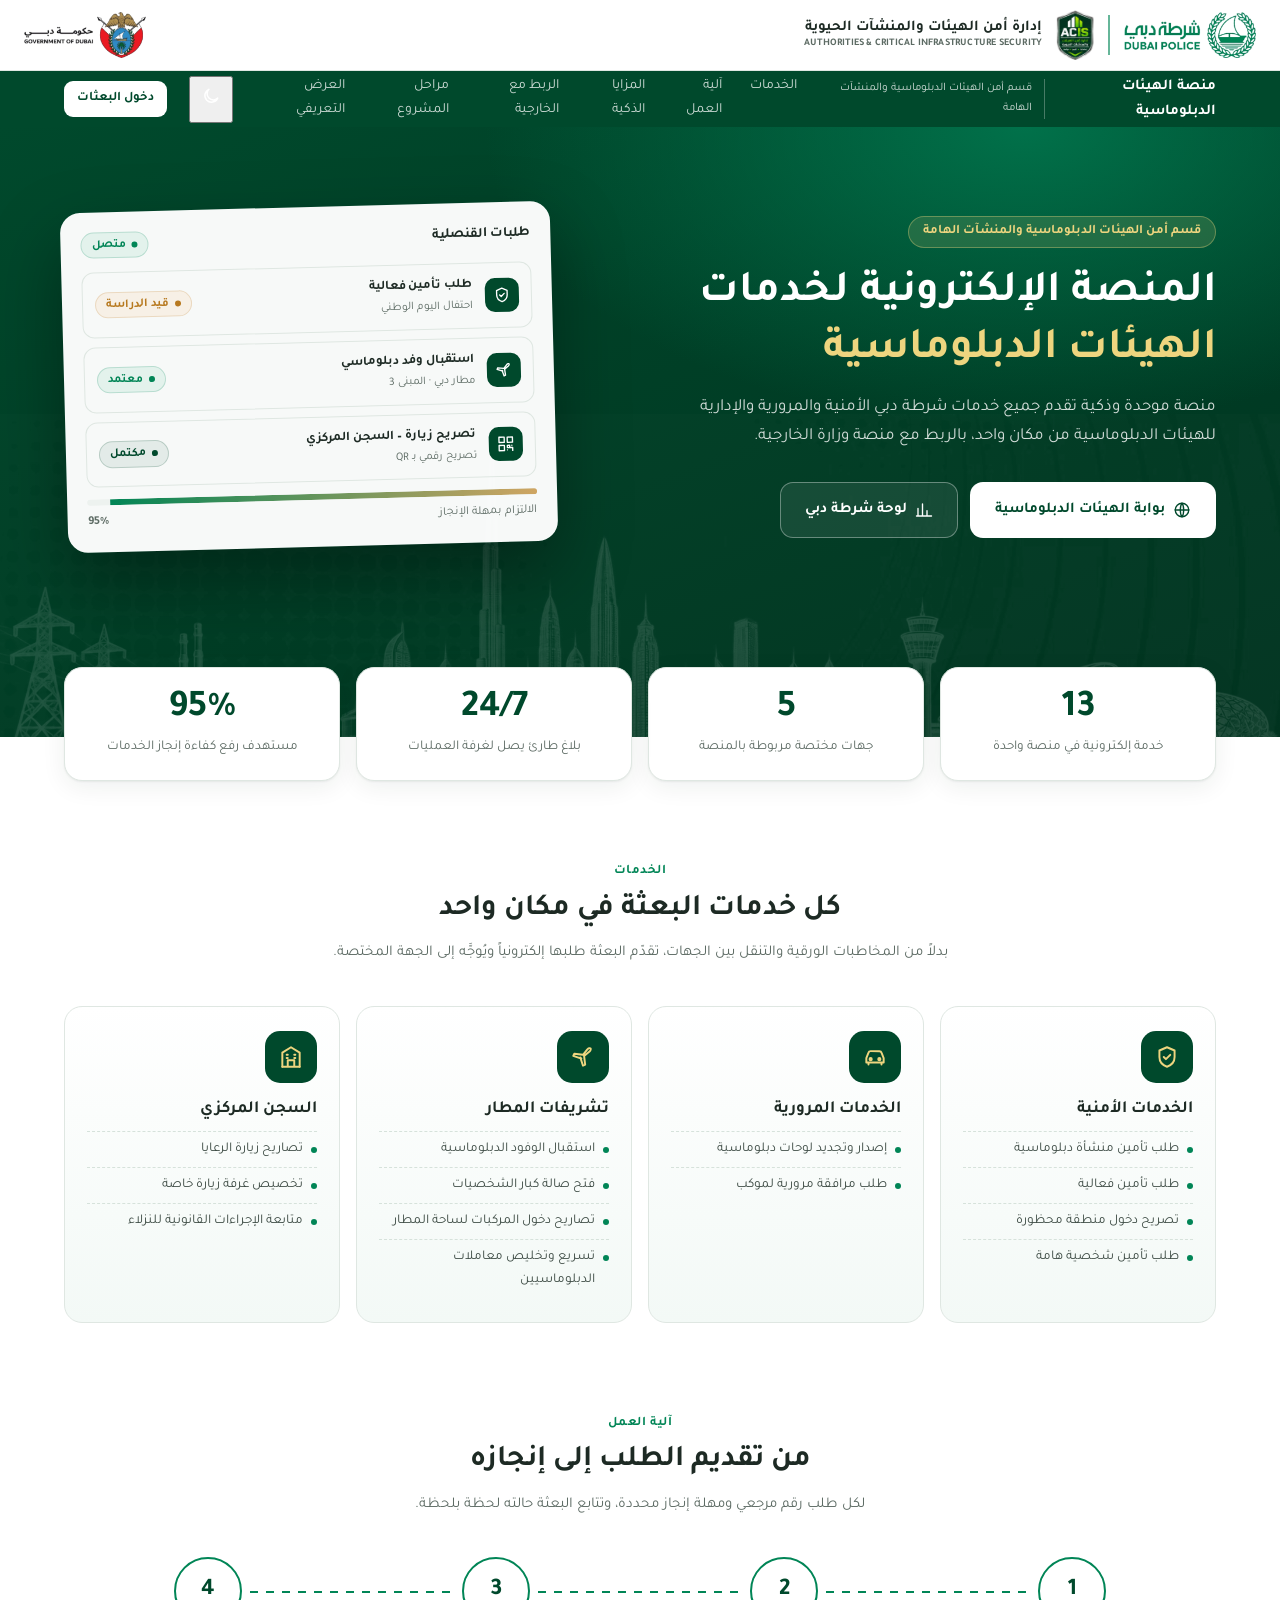
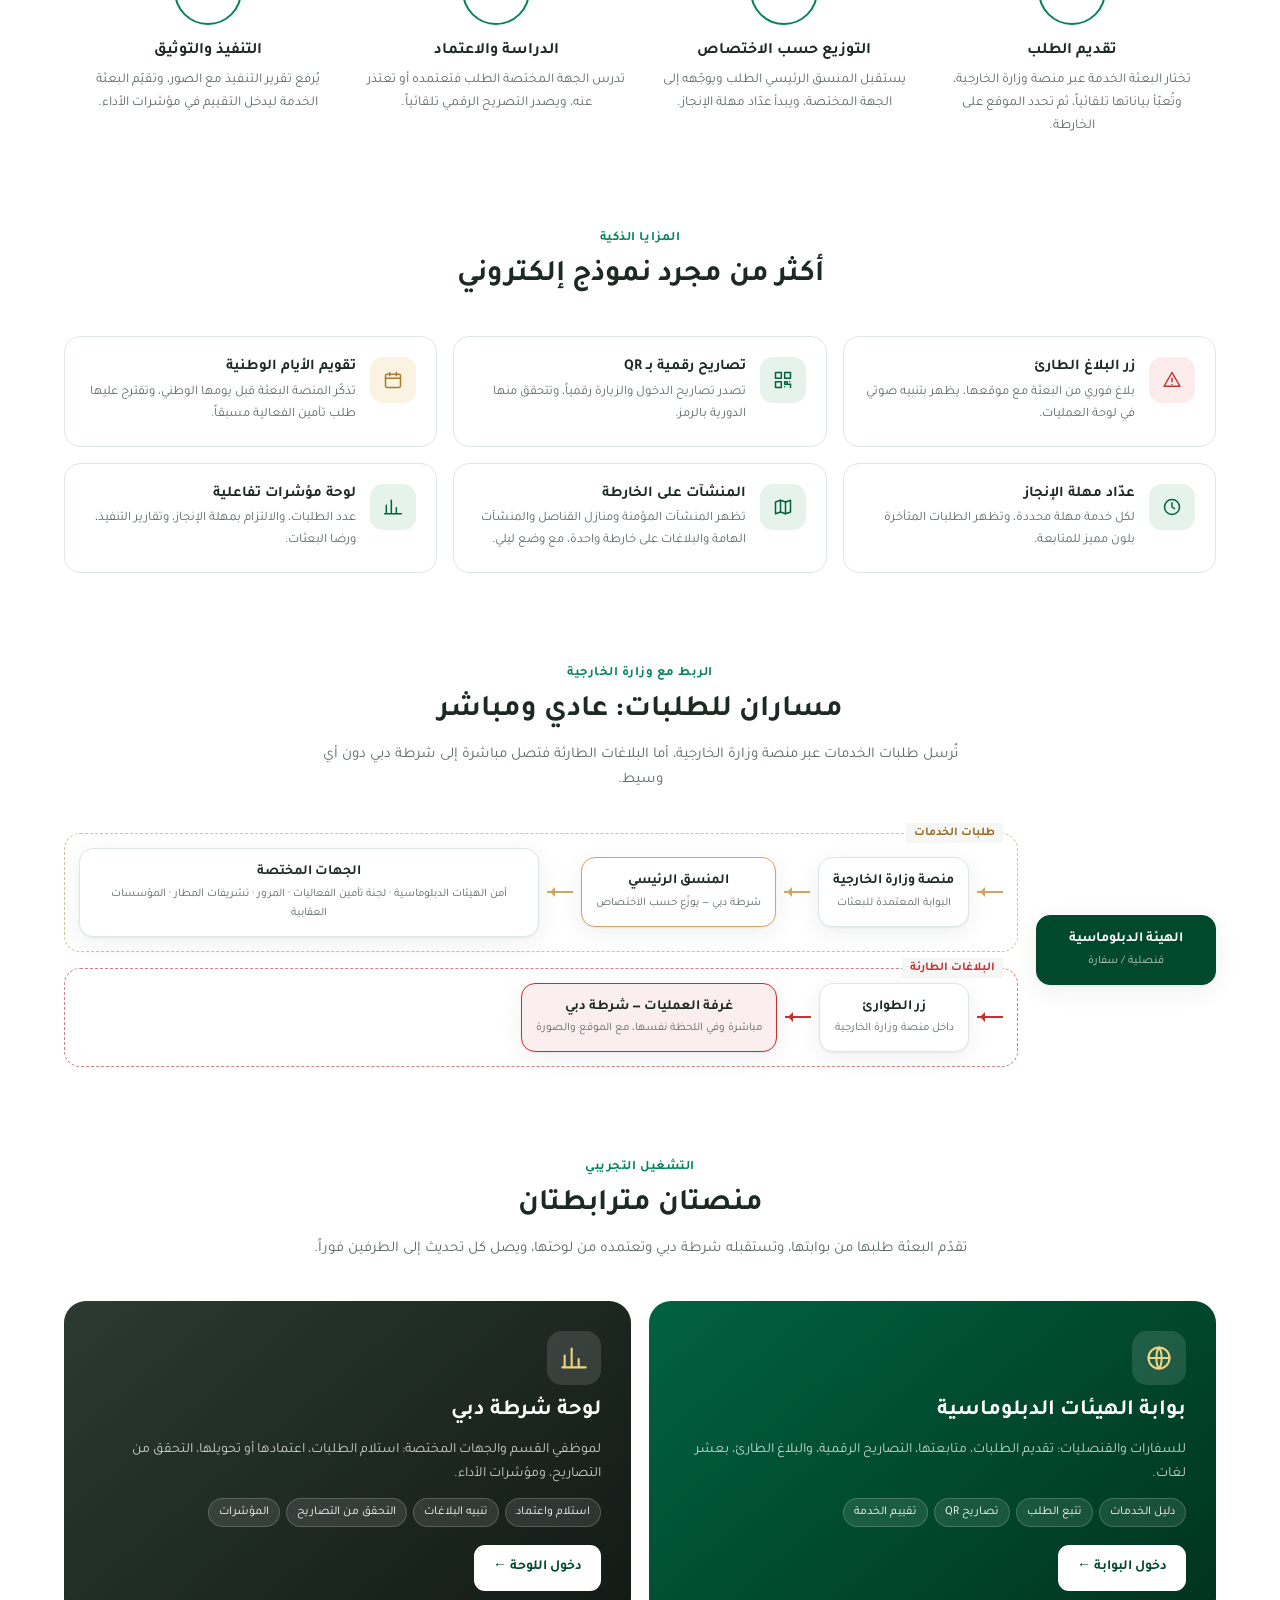
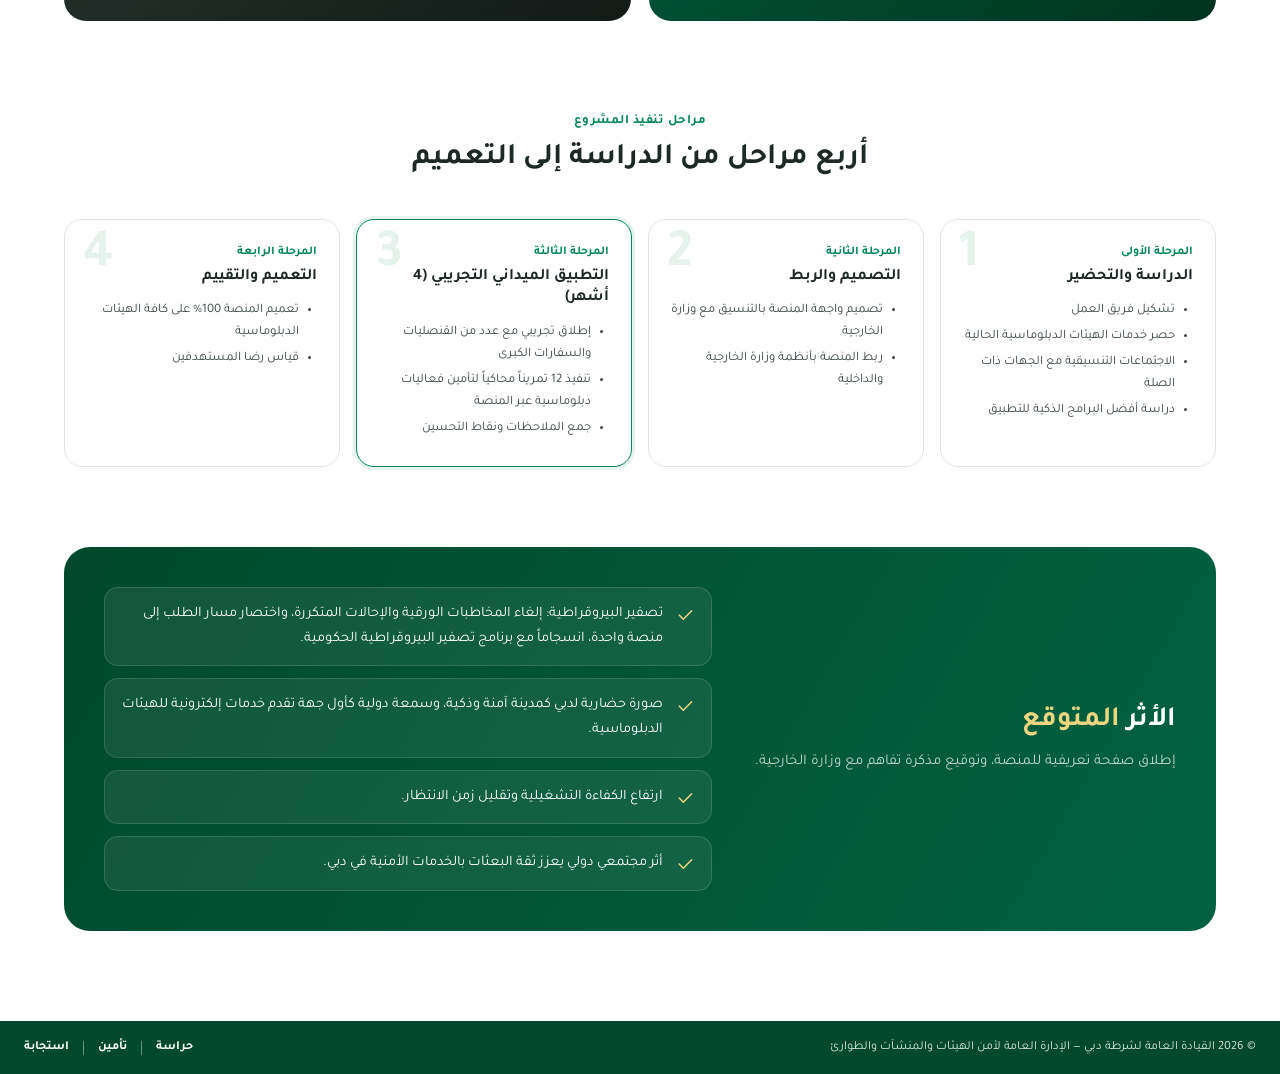
==== commit 9bbdd98c: "عرض تعريفي للمنصتين (داكن وذهبي) وإضافة تصفير البيروقراطية إلى الأثر Co-Authored-By: Claude Opus 5.5" ====
--- a/index.html
+++ b/index.html
@@ -180,7 +180,7 @@
   <div class="wrap">
     <b>منصة الهيئات الدبلوماسية</b><span class="sec-tag">قسم أمن الهيئات الدبلوماسية والمنشآت الهامة</span>
     <nav>
-      <a href="#services">الخدمات</a><a href="#how">آلية العمل</a><a href="#features">المزايا الذكية</a><a href="#mofa">الربط مع الخارجية</a><a href="#phases">مراحل المشروع</a>
+      <a href="#services">الخدمات</a><a href="#how">آلية العمل</a><a href="#features">المزايا الذكية</a><a href="#mofa">الربط مع الخارجية</a><a href="#phases">مراحل المشروع</a><a href="presentation.html">العرض التعريفي</a>
     </nav>
     <a class="btn btn-sm" style="background:#fff;color:var(--g800)" href="embassy.html">دخول البعثات</a>
   </div>
@@ -290,6 +290,7 @@
   <div class="impact">
     <div><h2>الأثر <span>المتوقع</span></h2><p style="color:rgba(255,255,255,.75);margin:8px 0 0">إطلاق صفحة تعريفية للمنصة، وتوقيع مذكرة تفاهم مع وزارة الخارجية.</p></div>
     <ul>
+      <li><svg class="ic" viewBox="0 0 24 24"><path d="M5 12l5 5L20 7"/></svg>تصفير البيروقراطية: إلغاء المخاطبات الورقية والإحالات المتكررة، واختصار مسار الطلب إلى منصة واحدة، انسجاماً مع برنامج تصفير البيروقراطية الحكومية.</li>
       <li><svg class="ic" viewBox="0 0 24 24"><path d="M5 12l5 5L20 7"/></svg>صورة حضارية لدبي كمدينة آمنة وذكية، وسمعة دولية كأول جهة تقدم خدمات إلكترونية للهيئات الدبلوماسية.</li>
       <li><svg class="ic" viewBox="0 0 24 24"><path d="M5 12l5 5L20 7"/></svg>ارتفاع الكفاءة التشغيلية وتقليل زمن الانتظار.</li>
       <li><svg class="ic" viewBox="0 0 24 24"><path d="M5 12l5 5L20 7"/></svg>أثر مجتمعي دولي يعزز ثقة البعثات بالخدمات الأمنية في دبي.</li>
--- a/assets/css/style.css
+++ b/assets/css/style.css
@@ -309,4 +309,37 @@
   .appbar .in { gap: 10px; }
   .appbar nav button { padding: 8px 11px; }
 }
-@media (max-width: 1240px) { .appbar .who > span { display: none; } }
+
+
+/* خرائط Esri */
+.mapbox, .mini-map, #bigMap { position: relative; background: #1a1f2b; }
+.map-tip { position: absolute; z-index: 5; transform: translate(-50%, calc(-100% - 14px)); background: #0b1a14; color: #f2f7f4; border: 1px solid var(--gold); border-radius: 10px; padding: 8px 12px; font-size: 12.5px; line-height: 1.6; min-width: 180px; max-width: 260px; box-shadow: 0 8px 24px rgba(0,0,0,.4); pointer-events: none; text-align: start; }
+.map-tip b { display: block; color: var(--gold-l); font-size: 13px; }
+.map-tip span { display: block; color: #cfe2d7; }
+.esri-view .esri-ui .map-night { box-shadow: 0 1px 4px rgba(0,0,0,.4); }
+.esri-attribution { font-size: 10px !important; }
+
+/* نبض البلاغ الطارئ على الخارطة */
+.map-pulse { position: absolute; z-index: 3; width: 30px; height: 30px; transform: translate(-50%, -50%); pointer-events: none; }
+.map-pulse i { position: absolute; inset: 0; border-radius: 10px; border: 3px solid rgba(229,62,62,.85); animation: mapPulse 1.8s ease-out infinite; }
+.map-pulse i:nth-child(2) { animation-delay: .9s; }
+@keyframes mapPulse { 0% { transform: scale(1); opacity: .95; } 100% { transform: scale(2.4); opacity: 0; } }
+
+/* قائمة المستخدم في الشريط العلوي */
+.menu-wrap { position: relative; }
+.menu-wrap > .act span { max-width: 150px; overflow: hidden; text-overflow: ellipsis; }
+.menu { position: absolute; top: calc(100% + 8px); inset-inline-end: 0; z-index: 60; min-width: 230px; background: var(--card); color: var(--ink); border: 1.5px solid var(--gold); border-radius: 14px; box-shadow: 0 16px 40px rgba(0,0,0,.25); padding: 6px; }
+.menu .mh { font-size: 12.5px; color: var(--muted); padding: 8px 10px; border-bottom: 1px solid var(--line); margin-bottom: 4px; display: flex; gap: 8px; align-items: center; }
+.menu button { width: 100%; display: flex; gap: 10px; align-items: center; background: none; border: 0; padding: 10px; border-radius: 10px; cursor: pointer; text-align: start; color: inherit; font-size: 14px; }
+.menu button:hover { background: var(--g50); }
+.menu button.danger { color: var(--red); }
+.menu .ic { width: 18px; height: 18px; }
+/* الشريط العلوي لا يتجاوز عرض الشاشة */
+.appbar .in { min-width: 0; }
+.appbar nav { min-width: 0; overflow-x: auto; scrollbar-width: none; }
+.appbar nav::-webkit-scrollbar { display: none; }
+.appbar .who { flex: none; }
+@media (max-width: 1240px) { .appbar .who .menu-wrap > .act span { display: none; } }
+@media (max-width: 1100px) and (min-width: 901px) { .appbar nav button { padding: 8px 9px; font-size: 13.5px; } .appbar .title { font-size: 15px; } }
+
+html, body { overflow-x: clip; }
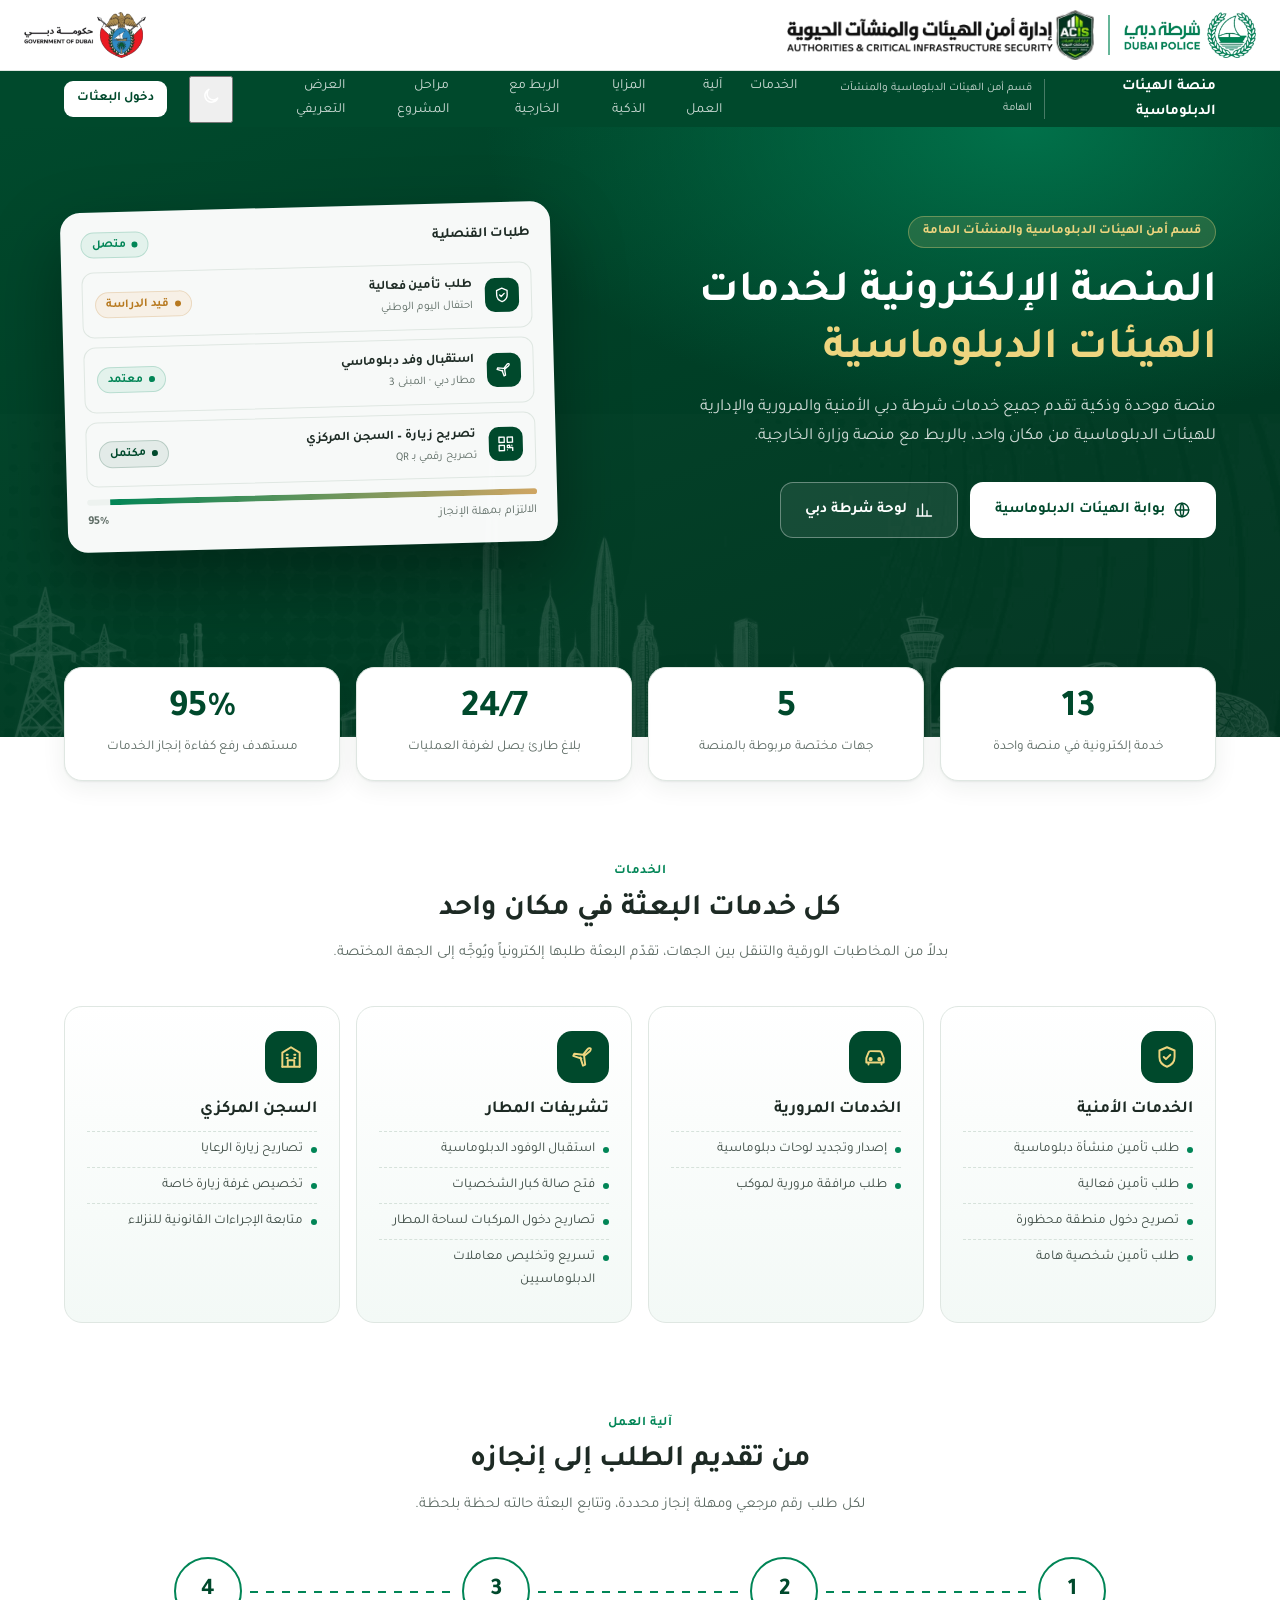
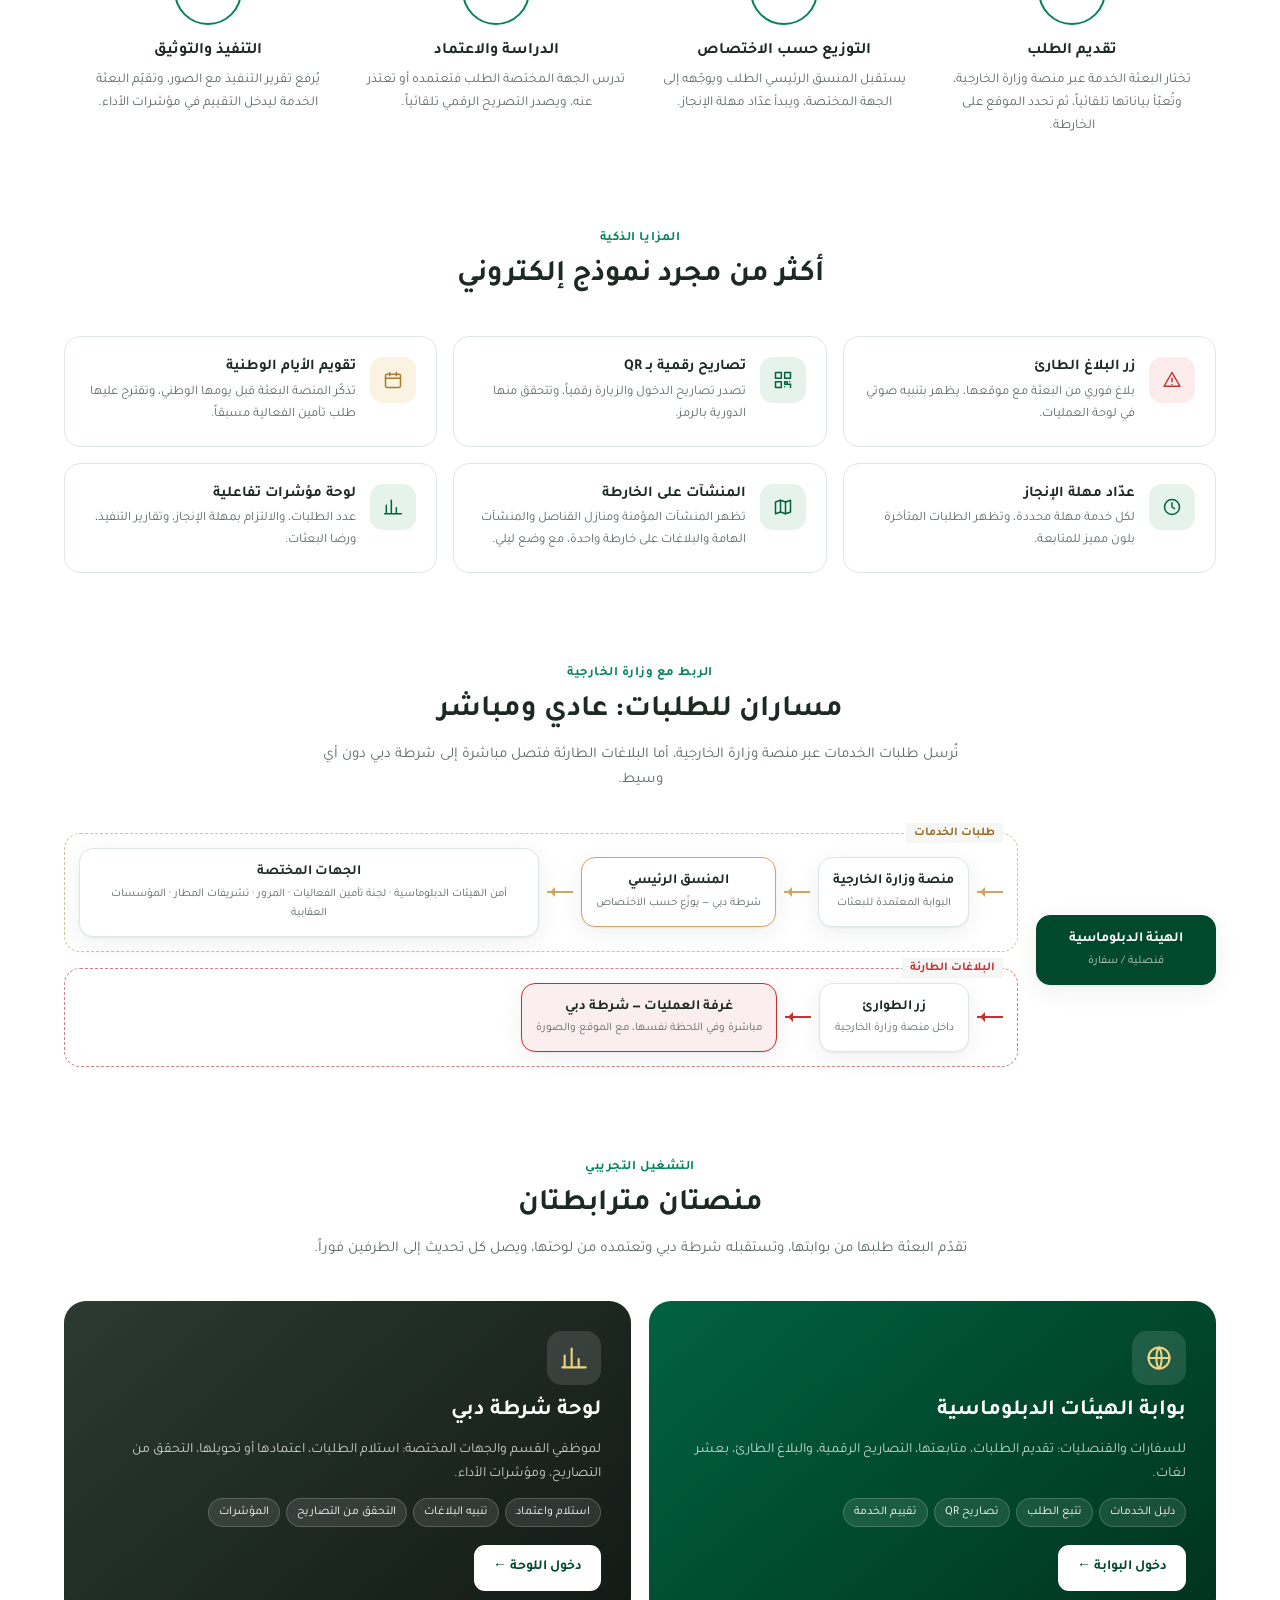
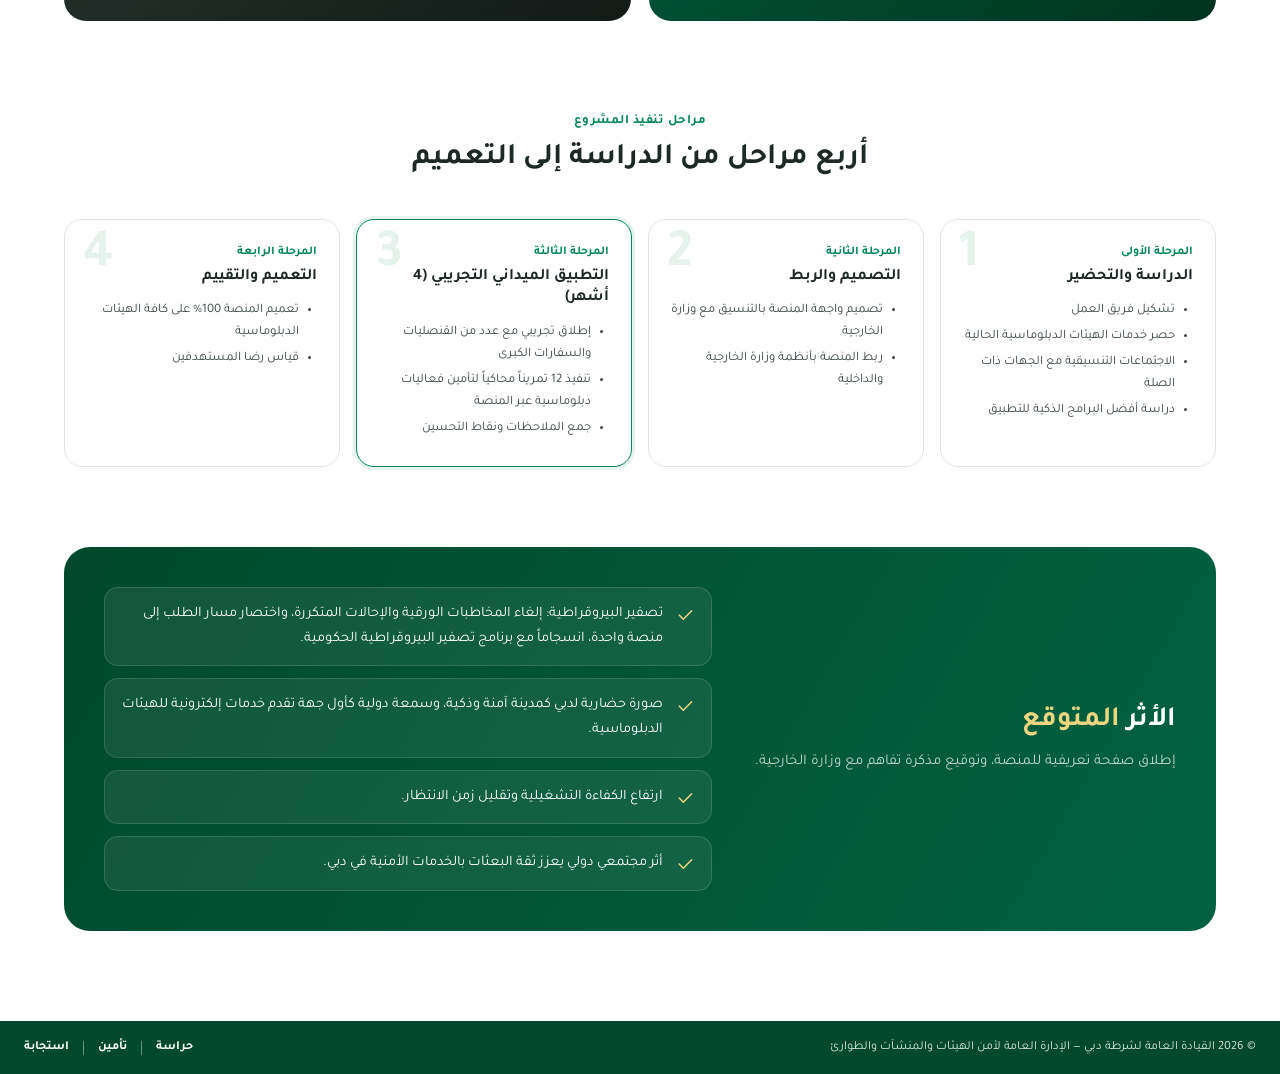
==== commit 23664c47: "اعتماد شعار الإدارة بالاسم في رأس المنصات والتقارير (نسخة فاتحة وداكنة) Co-Authored-By: Claude Opus " ====
--- a/index.html
+++ b/index.html
@@ -169,8 +169,7 @@
     <div class="brand-right">
       <img class="dp light-only" src="assets/img/logo-dubai-police.png" alt="شرطة دبي"><img class="dp dark-only" src="assets/img/logo-dubai-police-white.png" alt="شرطة دبي">
       <span class="sep"></span>
-      <img class="acis" src="assets/img/logo-acis.png" alt="ACIS">
-      <div class="dept"><b>إدارة أمن الهيئات والمنشآت الحيوية</b><small>AUTHORITIES &amp; CRITICAL INFRASTRUCTURE SECURITY</small></div>
+      <img class="acisn light-only" src="assets/img/logo-acis-name.png" alt="إدارة أمن الهيئات والمنشآت الحيوية"><img class="acisn dark-only" src="assets/img/logo-acis-name-white.png" alt="إدارة أمن الهيئات والمنشآت الحيوية">
     </div>
     <div class="brand-left"><img class="light-only" src="assets/img/logo-gov-dubai.png" alt="حكومة دبي"><img class="dark-only" src="assets/img/logo-gov-dubai-white.png" alt="حكومة دبي"></div>
   </div>
--- a/assets/css/style.css
+++ b/assets/css/style.css
@@ -336,10 +336,33 @@
 .menu .ic { width: 18px; height: 18px; }
 /* الشريط العلوي لا يتجاوز عرض الشاشة */
 .appbar .in { min-width: 0; }
-.appbar nav { min-width: 0; overflow-x: auto; scrollbar-width: none; }
+.appbar nav { flex: none; scrollbar-width: none; }
 .appbar nav::-webkit-scrollbar { display: none; }
-.appbar .who { flex: none; }
+.appbar .title { min-width: 0; flex: 0 1 auto; overflow: hidden; }
+.appbar .who { flex: 0 4 auto; min-width: 0; }
+.appbar .who > span, .appbar .who .menu-wrap > .act span { min-width: 0; max-width: 240px; overflow: hidden; text-overflow: ellipsis; }
+@media (max-width: 900px) { .appbar nav { flex: 1 1 100%; min-width: 0; overflow-x: auto; } }
 @media (max-width: 1240px) { .appbar .who .menu-wrap > .act span { display: none; } }
 @media (max-width: 1100px) and (min-width: 901px) { .appbar nav button { padding: 8px 9px; font-size: 13.5px; } .appbar .title { font-size: 15px; } }
 
 html, body { overflow-x: clip; }
+
+.thumbs { display: flex; gap: 8px; flex-wrap: wrap; margin-top: 6px; }
+.thumbs .thumb { width: 64px; height: 64px; border-radius: 10px; object-fit: cover; border: 1.5px solid var(--gold); }
+
+@media (max-width: 1150px) and (min-width: 901px) { .appbar nav button > .ic { display: none; } .appbar nav button { padding: 8px 9px; } .appbar .title { font-size: 14.5px; } }
+/* ترتيب الشريط العلوي: عنوان ثابت، قائمة، ثم أدوات المستخدم دون قص */
+.appbar .title { flex: none; overflow: visible; }
+.appbar nav { margin-inline-start: auto; }
+.appbar .who { flex: none; min-width: auto; gap: 6px; opacity: 1; }
+.appbar .who .menu-wrap > .act { border: 1px solid rgba(255,255,255,.28); border-radius: 99px; padding: 5px 12px; }
+.appbar .who .menu-wrap > .act span { max-width: 200px; }
+.menu { max-width: 320px; }
+.menu .mh { white-space: normal; line-height: 1.5; align-items: flex-start; }
+.menu .mh .ic { flex: none; margin-top: 2px; }
+.appbar .lang-sel { flex: none; }
+@media (max-width: 1400px) and (min-width: 901px) { .appbar .who .menu-wrap > .act span { display: none; } .appbar .act.notif span { display: none; } }
+@media (max-width: 1150px) and (min-width: 901px) { .appbar .in { gap: 10px; } }
+/* شعار الإدارة المعتمد بالاسم */
+.brand-right .acisn { height: 50px; width: auto; }
+@media (max-width: 700px) { .brand-right .acisn { height: 29px; } }
